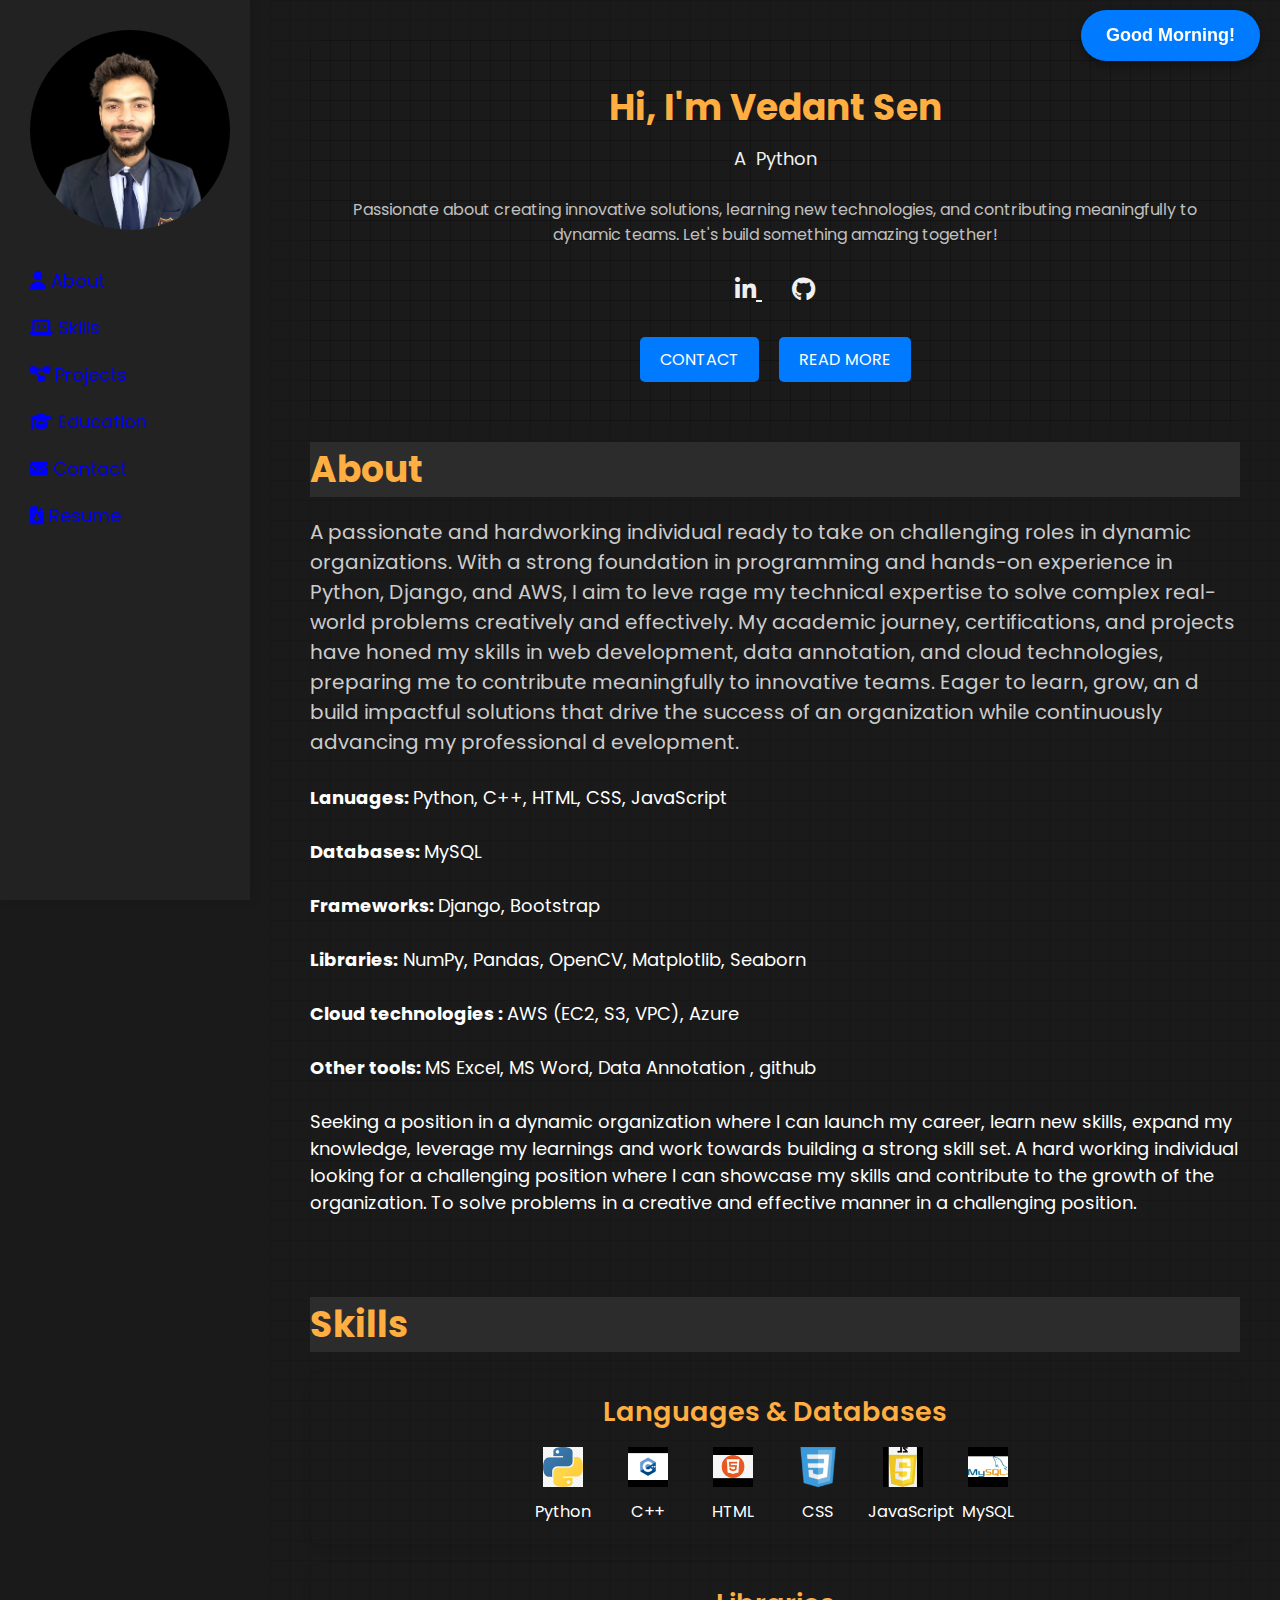
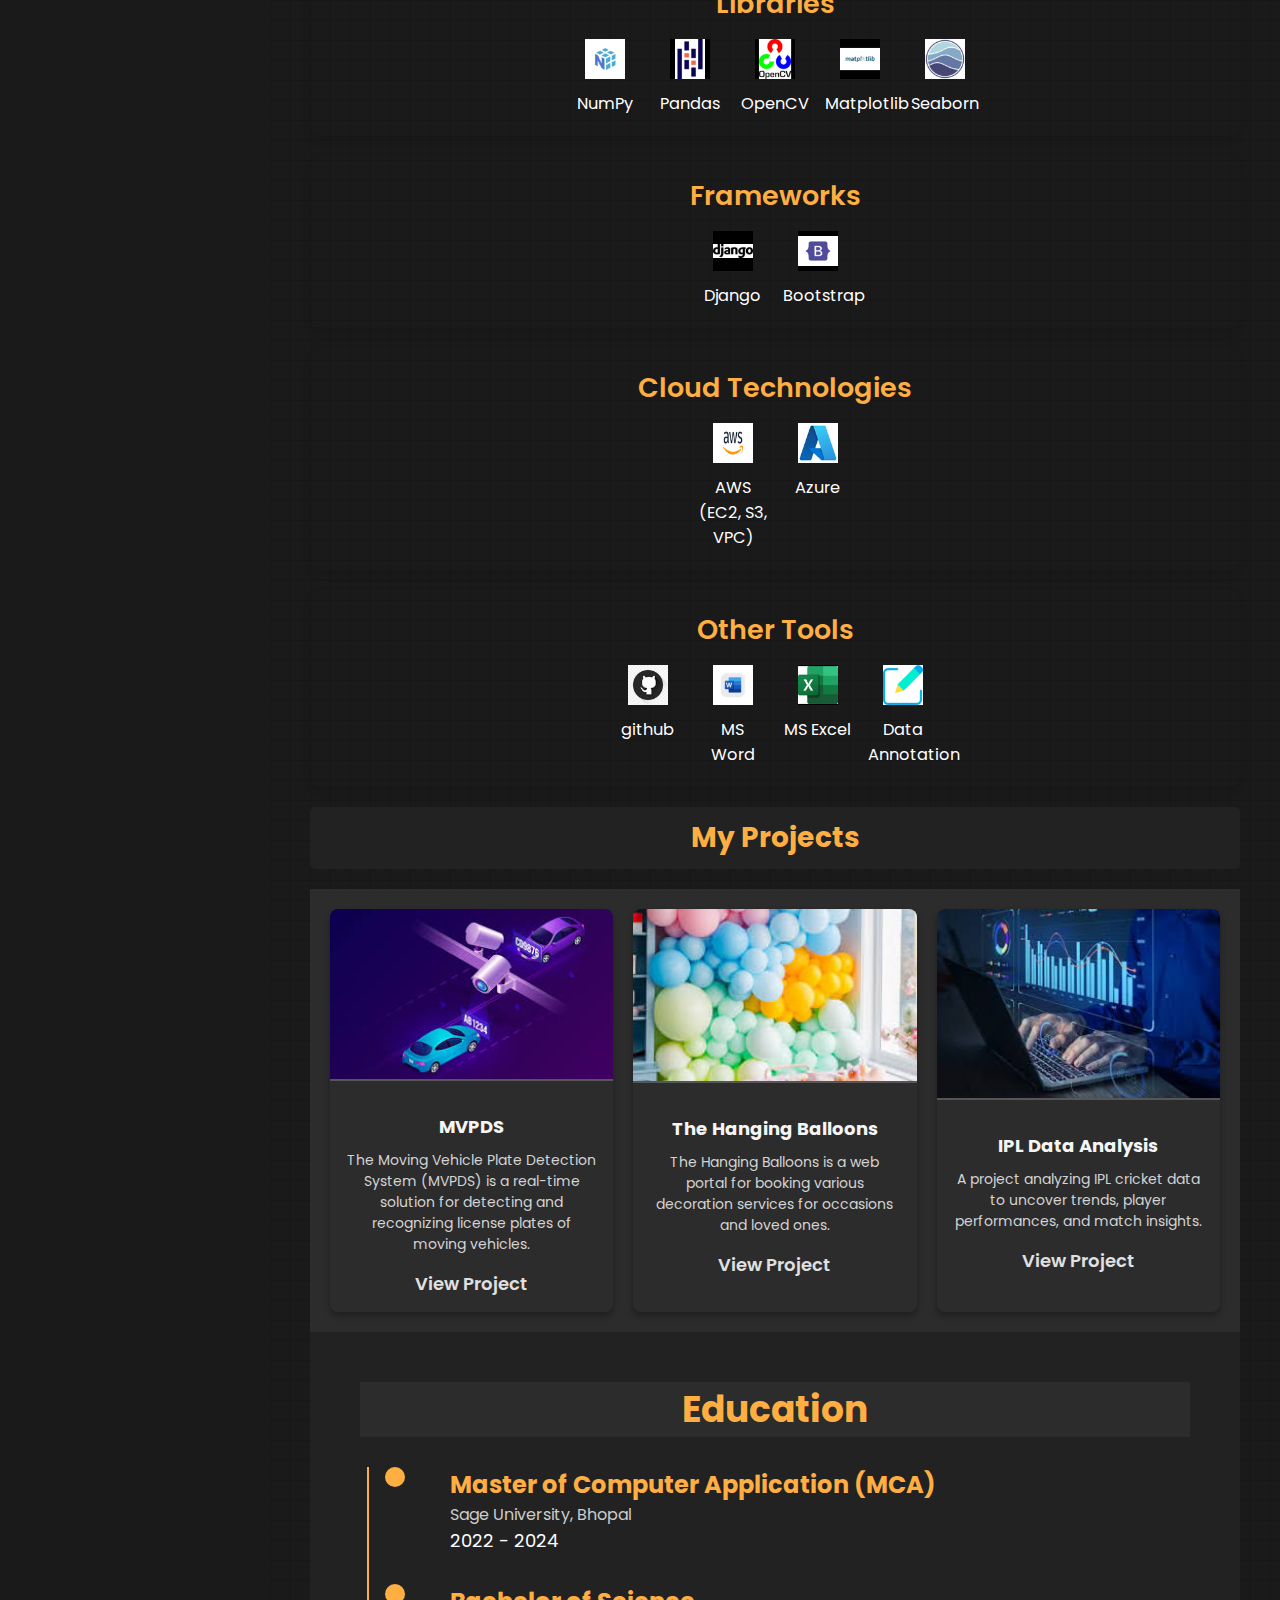
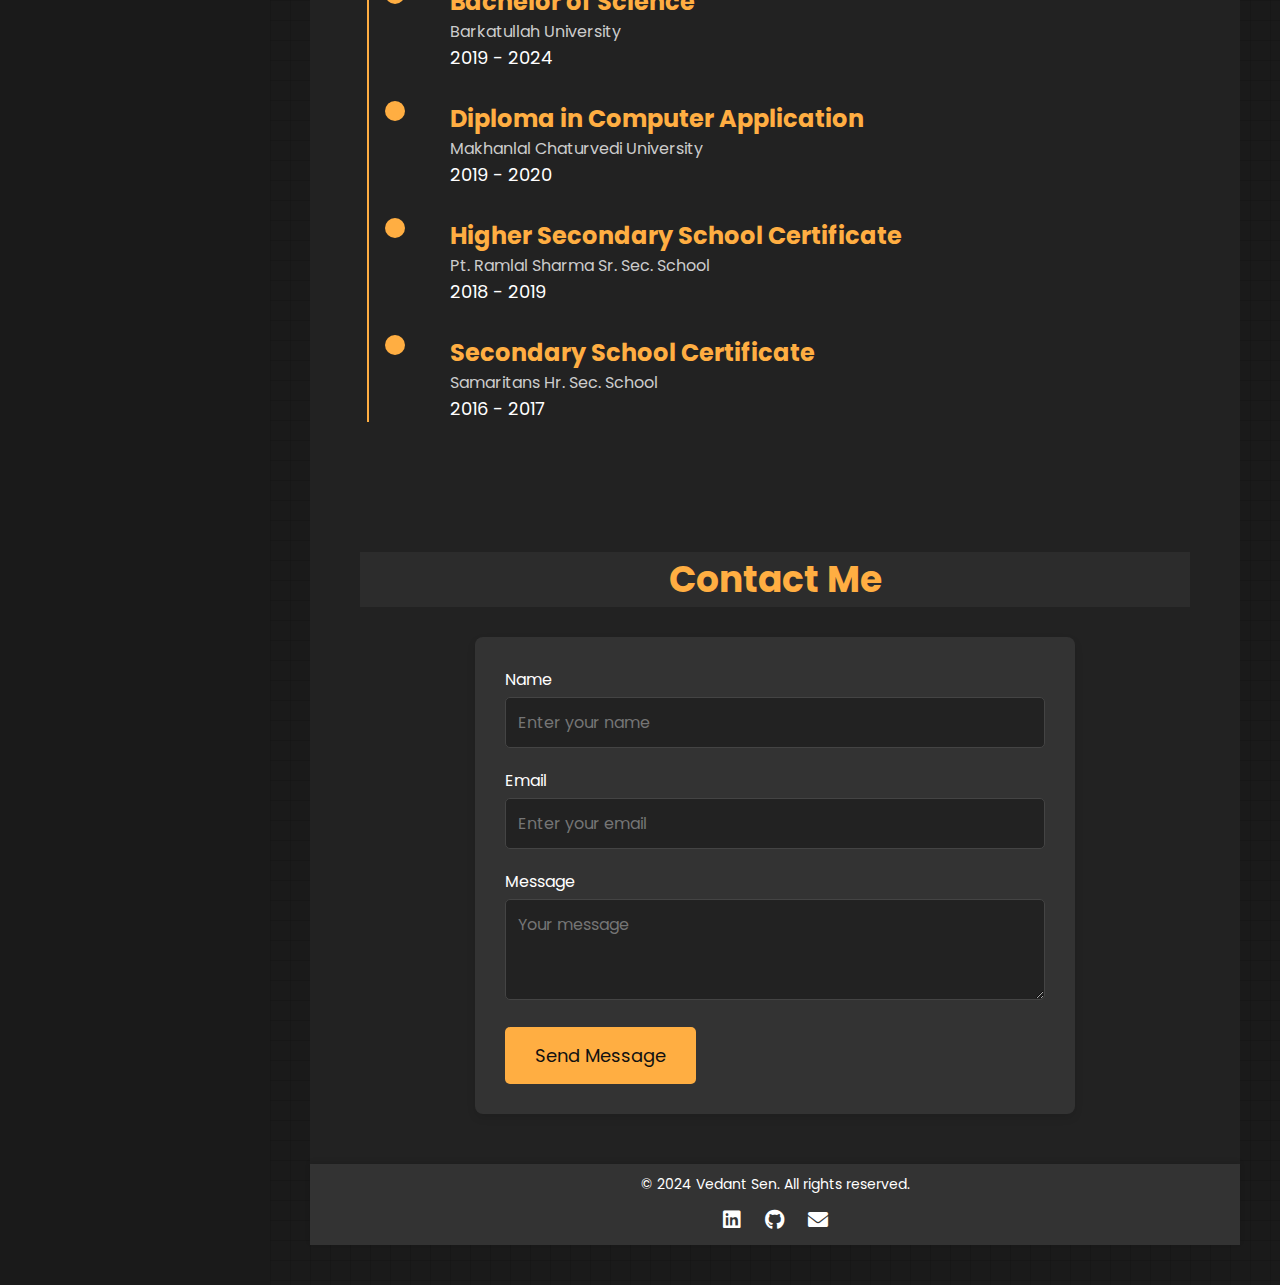
==== index.html @ 92cf7d0c "initial commit" ====
<!DOCTYPE html>
<html lang="en">
<head>
    <meta charset="UTF-8">
    <meta name="viewport" content="width=device-width, initial-scale=1.0">
    <title>Vedant Portfolio</title>
    <link rel="stylesheet" href="style.css">
    <link href="https://fonts.googleapis.com/css2?family=Poppins:wght@300;400;600&display=swap" rel="stylesheet">
    <!-- Font Awesome CDN for icons -->
    <link rel="stylesheet" href="https://cdnjs.cloudflare.com/ajax/libs/font-awesome/6.0.0-beta3/css/all.min.css">
    <link href="https://cdnjs.cloudflare.com/ajax/libs/font-awesome/5.15.4/css/all.min.css" rel="stylesheet">
    
        <!-- FontAwesome CDN for Icons -->
        <link href="https://cdnjs.cloudflare.com/ajax/libs/font-awesome/5.15.4/css/all.min.css" rel="stylesheet">
        <link href="https://cdnjs.cloudflare.com/ajax/libs/font-awesome/6.0.0/css/all.min.css" rel="stylesheet">
<link href="script.js" >
<link href="script.js">

</head>
<body>
    <div class="container-fluid">
        <div class="row">
            <!-- Sidebar -->
            <div class="col-md-3 sidebar" id="sidebar">
               
    
                <div class="profile text-center">
                    <a href="index.html">
                        <img src="images/dffff-removebg-preview (1).png" alt="Profile Picture" class="profile-img img-fluid rounded-circle">
                    </a>
                </div>
    
                <ul class="sidebar-list list-group">
                    <li class="list-group-item"><a href="#about"><i class="fas fa-user"></i> About</a></li>
                    <li class="list-group-item"><a href="#skills"><i class="fas fa-laptop-code"></i> Skills</a></li>
                    <li class="list-group-item"><a href="#projects"><i class="fas fa-project-diagram"></i> Projects</a></li>
                    <li class="list-group-item"><a href="#education"><i class="fas fa-graduation-cap"></i> Education</a></li>
                    <li class="list-group-item"><a href="#contact"><i class="fas fa-envelope"></i> Contact</a></li>
                    <li class="list-group-item">
                        <a href="resume.html" target="_blank"><i class="fas fa-file-download"></i> Resume</a>
                    </li>
                </ul>
            </div>
    
            <!-- Main Content (this could be the rest of your page content) -->
            <div class="col-md-9">
                <!-- Content goes here -->
            </div>
        </div>
    </div>
    

        <!-- Main Content -->
        <div class="main-content">
           <!-- Name Section -->
<!-- Name Section -->
<!-- Name Section -->
<section class="name-section">
    <h1>Hi, I'm Vedant Sen</h1>
    <div class="subtitle">
        <span>A</span>&nbsp;<span id="typing-animation"></span> <!-- Added &nbsp; for space -->
    </div>  
    <p class="description"><br>
        Passionate about creating innovative solutions, learning new technologies, and contributing meaningfully to dynamic teams. 
        Let's build something amazing together!
    </p>

    <!-- Social Links -->
    <div class="social-links">
        <a href="https://www.linkedin.com/in/vedant-sen-777852257/" target="_blank" class="social-icon">
            <i class="fab fa-linkedin-in"></i>
        </a>
        <a href="https://github.com/vedantsen905" target="_blank" class="social-icon">
            <i class="fab fa-github"></i>
        </a>
    </div>

    <div class="btn-container">
        <a href="#contact" id="contact-link"><button class="btn" id="contact-btn">Contact</button></a>
        <a a href="#about" id="read-more-link"><button class="btn" id="read-more-btn">Read More</button></a>
        
    </div>
</section>


            <!-- About Section -->
            <section id="about" class="main-section">
                <h2>About</h2>
                <p>A passionate and hardworking individual ready to take on challenging roles in dynamic organizations. 
                With a strong foundation in programming and hands-on experience in Python, Django, and AWS, I aim to leve
                rage my technical expertise to solve complex real-world problems creatively and effectively. My
                 academic journey, certifications, and projects have honed my skills in web development, data annotation, and cloud 
                 technologies, preparing me to contribute meaningfully to innovative teams. Eager to learn, grow, an
                 d build impactful solutions that drive the success of an organization while continuously advancing my professional d
                 evelopment.</p> <br>
                 <b>Lanuages: </b> Python, C++, HTML, CSS, JavaScript <br> <br>
                 <b>Databases: </b> MySQL <br><br>
                 <b>Frameworks: </b> Django, Bootstrap <br><br>
                 <b>Libraries:</b> NumPy, Pandas, OpenCV, Matplotlib, Seaborn <br><br>
                 <b>Cloud technologies : </b> AWS (EC2, S3, VPC), Azure<br><br>
                 <b>Other tools: </b> MS Excel, MS Word,  Data Annotation , github
                 <br>  <br>
                 Seeking a position in a dynamic organization where I can launch my career,
learn new skills, expand my knowledge, leverage my learnings and work
towards building a strong skill set. A hard working individual looking for a
challenging position where I can showcase my skills and contribute to the
growth of the organization. To solve problems in a creative and effective
manner in a challenging position.<br><br><br><br>

                
                </section>
                <section id="skills" class="main-section">
                    <h2>Skills</h2>
                
                    <!-- Languages & Databases -->
                    <div class="skill-card">
                        <h3>Languages & Databases</h3>
                        <div class="skills-list">
                            <div class="skill">
                                <img src="images/pythonn.jpeg" alt="Python">
                                <p>Python</p>
                            </div>
                            <div class="skill">
                                <img src="images/c++.png" alt="C++">
                                <p>C++</p>
                            </div>
                            <div class="skill">
                                <img src="images/html.jpeg" alt="HTML">
                                <p>HTML</p>
                            </div>
                            <div class="skill">
                                <img src="images/css3 (1).png" alt="CSS">
                                <p>CSS</p>
                            </div>
                            <div class="skill">
                                <img src="images/javascript.jpeg" alt="JavaScript">
                                <p>JavaScript</p>
                            </div>
                            <div class="skill">
                                <img src="images/mysql.png" alt="MySQL">
                                <p>MySQL</p>
                            </div>
                        </div>
                    </div>
                
                    <!-- Libraries -->
                    <div class="skill-card">
                        <h3>Libraries</h3>
                        <div class="skills-list">
                            <div class="skill">
                                <img src="images/numpy (1).png" alt="NumPy">
                                <p>NumPy</p>
                            </div>
                            <div class="skill">
                                <img src="images/pandas (1).png" alt="Pandas">
                                <p>Pandas</p>
                            </div>
                            <div class="skill">
                                <img src="images/opencv (1).png" alt="OpenCV">
                                <p>OpenCV</p>
                            </div>
                            <div class="skill">
                                <img src="images/matplotlib (1).png" alt="Matplotlib">
                                <p>Matplotlib</p>
                            </div>
                            <div class="skill">
                                <img src="images/seaborn (1).png" alt="Seaborn">
                                <p>Seaborn</p>
                            </div>
                        </div>
                    </div>
                
                    <!-- Frameworks -->
                    <div class="skill-card">
                        <h3>Frameworks</h3>
                        <div class="skills-list">
                            <div class="skill">
                                <img src="images/django.png" alt="Django">
                                <p>Django</p>
                            </div>
                            <div class="skill">
                                <img src="images/bb.png" alt="Bootstrap">
                                <p>Bootstrap</p>
                            </div>
                        </div>
                    </div>
                
                    <!-- Cloud Technologies -->
                    <div class="skill-card">
                        <h3>Cloud Technologies</h3>
                        <div class="skills-list">
                            <div class="skill">
                                <img src="images/aws_resized_64x64.png" alt="AWS">
                                <p>AWS (EC2, S3, VPC)</p>
                            </div>
                            <div class="skill">
                                <img src="images/azure.jpeg" alt="Azure">
                                <p>Azure</p>
                            </div>
                        </div>
                    </div>
                
                    <!-- Other Tools -->
                    <div class="skill-card">
                        <h3>Other Tools</h3>
                        <div class="skills-list">
                            <div class="skill">
                                <img src="images/githhub (1).jpeg" alt="GitHub">
                                <p>github</p>
                            </div>
                            <div class="skill">
                                <img src="images/msword.png" alt="MS Word">
                                <p>MS Word</p>
                            </div>
                            <div class="skill">
                                <img src="images/msexcel (1).jpeg" alt="MS Excel">
                                <p>MS Excel</p>
                            </div>
                            <div class="skill">
                                <img src="images/dataannotaion (1).png" alt="Data Annotation">
                                <p>Data Annotation</p>
                            </div>
                        </div>
                    </div>
                </section>
                
                
                
            <!-- Projects Section -->
            <section id="projects">

                <h2 class="section-title">My Projects</h2>
                <div class="projects-container">
                    <div class="project-card">
                        <img src="images/project 1.jpeg" alt="Project 1">
                        <div class="project-info">
                            <h3>MVPDS</h3>
                            <p>The Moving Vehicle Plate Detection System (MVPDS) is a real-time solution for detecting and recognizing license plates of moving vehicles.</p>
                            <a href="https://github.com/vedantsen905/Moving-Vehicle-Plate-Detection-System-using-YOLO-/blob/main/README.md" class="project-link">View Project</a>
                        </div>
                    </div>
                    
                    <div class="project-card">
                        <img src="images/download.jpeg" alt="Project 2">
                        <div class="project-info">
                            <h3>The Hanging Balloons</h3>
                            <p>The Hanging Balloons is a web portal for booking various decoration services for occasions and loved ones.</p>
                            <a href="https://github.com/vedantsen905/THE-HANGING-BALLOONS" class="project-link">View Project</a>
                        </div>
                    </div>
                    
                    <div class="project-card">
                        <img src="images/project 3.jpeg" alt="Project 3">
                        <div class="project-info">
                            <h3>IPL Data Analysis</h3>
                            <p>A project analyzing IPL cricket data to uncover trends, player performances, and match insights.</p>
                            <a href="#" class="project-link">View Project</a>
                        </div>
                    </div>
                </div>
            </section>
            

            <!-- Education Section -->
            <section id="education">
                <h2>Education</h2>
                <div class="timeline">
                    <div class="timeline-item">
                        <div class="timeline-icon"></div>
                        <div class="timeline-content">
                            <h3>Master of Computer Application (MCA)</h3>
                            <p>Sage University, Bhopal</p>
                            <span>2022 - 2024</span>
                        </div>
                    </div>
                    <div class="timeline-item">
                        <div class="timeline-icon"></div>
                        <div class="timeline-content">
                            <h3>Bachelor of Science</h3>
                            <p>Barkatullah University</p>
                            <span>2019 - 2024</span>
                        </div>
                    </div>
                    <div class="timeline-item">
                        <div class="timeline-icon"></div>
                        <div class="timeline-content">
                            <h3>Diploma in Computer Application</h3>
                            <p>Makhanlal Chaturvedi University</p>
                            <span>2019 - 2020</span>
                        </div>
                    </div>
                    <div class="timeline-item">
                        <div class="timeline-icon"></div>
                        <div class="        timeline-content">
                            <h3>Higher Secondary School Certificate</h3>
                            <p>Pt. Ramlal Sharma Sr. Sec. School</p>
                            <span>2018 - 2019</span>
                        </div>
                    </div>
                    <div class="timeline-item">
                        <div class="timeline-icon"></div>
                        <div class="timeline-content">
                            <h3>Secondary School Certificate</h3>
                            <p>Samaritans Hr. Sec. School</p>
                            <span>2016 - 2017</span>
                        </div>
                    </div>
                </div>
            </section>
            
            <!-- Contact Section -->
            <section id="contact">
                <h2>Contact Me</h2>
                <form id = "contact-form" action="https://formspree.io/f/xvgoqgnw" method="post">
                    <div class="form-group">
                        <label for="name">Name</label>
                        <input type="text" id="name" name="name" placeholder="Enter your name" required>
                    </div>
                    <div class="form-group">
                        <label for="email">Email</label>
                        <input type="email" id="email" name="email" placeholder="Enter your email" required>
                    </div>
                    <div class="form-group">
                        <label for="message">Message</label>
                        <textarea id="message" name="message" placeholder="Your message" rows="3" required></textarea>
                    </div>
                    <button type="submit" class="submit-btn">Send Message</button>
                </form>
                <!-- Success and Error message divs -->
<div id="success-message" style="display:none;">
    <h3>Thank you for contacting me! I will get back to you soon.</h3>
</div>



<!-- Include Formspree's script -->
<script>
    document.addEventListener("DOMContentLoaded", function () {
    const sidebar = document.getElementById("sidebar");
    const sidebarToggle = document.getElementById("sidebarToggle");

    if (sidebarToggle) {
        sidebarToggle.addEventListener("click", function () {
            sidebar.classList.toggle("active");
        });
    } else {
        console.error("Sidebar toggle button not found!");
    }
});

  // Form submission handler
  const form = document.getElementById("contact-form");
  form.addEventListener("submit", function(event) {
    event.preventDefault(); // Prevent the default form submission

    const formData = new FormData(form);

    fetch(form.action, {
      method: "POST",
      body: formData,
    })
    .then(response => {
      if (response.ok) {
        // Show success message
        document.getElementById("success-message").style.display = "block";
        form.style.display = "none"; // Hide the form after submission
      } else {
        // Show error message if something goes wrong
        document.getElementById("error-message").style.display = "block";
      }
    })
    .catch(error => {
      // Show error message in case of network failure
      document.getElementById("error-message").style.display = "block";
    });
  });
</script>
            </section>
            
                <!-- Thank You Message -->
                <div id="thank-you-message" style="display: none;">
                    <h3>Thank you for contacting me! I will get back to you soon.</h3>
                </div>
            </section>
            
  <!-- Footer Section -->
  <footer class="footer">
    <p>&copy; 2024 Vedant Sen. All rights reserved.</p>
    <ul class="social-icons">
        <li><a href="https://www.linkedin.com/in/vedant-sen-777852257/" target="_blank"><i class="fab fa-linkedin"></i></a></li>
        <li><a href="https://github.com/vedantsen905" target="_blank"><i class="fab fa-github"></i></a></li>
        <li><a href="mailto:vedantsen905@gmail.com"><i class="fas fa-envelope"></i></a></li>
    </ul>
</footer>
        </div>            
    </div>

<script>
   document.addEventListener("DOMContentLoaded", function () {
    const sidebar = document.getElementById("sidebar");
    const sidebarToggle = document.getElementById("sidebarToggle");

    // Toggle sidebar on button click
    sidebarToggle.addEventListener("click", function () {
        sidebar.classList.toggle("active");
    });

    // Close sidebar when clicking outside (optional)
    window.addEventListener("click", function (e) {
        if (!sidebar.contains(e.target) && !sidebarToggle.contains(e.target)) {
            sidebar.classList.remove("active");
        }
    });
});

    function validateForm() {
      var name = document.getElementById("name").value;
      var email = document.getElementById("email").value;
      var message = document.getElementById("message").value;
      
      if (name === "" || email === "" || message === "") {
        alert("Please fill out all fields.");
        return false;
      }
      alert("Form submitted successfully!");
      return true;
    }
  </script>
   <script src="script.js"></script>

</body>
</html>
---- style.css ----
/* General Styles */
* {
  margin: 0;
  padding: 0;
  box-sizing: border-box;
  font-family: 'Poppins', sans-serif;
}
/* Sticky header styles */
header {
  background-color: #333;
  padding: 10px 0;
  color: white;
  transition: background-color 0.3s;
}

header.sticky {
  position: fixed;
  top: 0;
  left: 0;
  width: 100%;
  background-color: #222;
}


body {
  display: flex;
  min-height: 100vh;
  background-color: #1a1a1a;
  font-size: 18px;
  color: #fff;
  
}

.container {
  display: flex;
  width: 100%;
  flex-wrap: wrap; /* Allow items to wrap in smaller screens */
}

/* Sidebar Styles */
.sidebar {
  position: fixed;
  top: 0;
  left: 0;
  width: 250px;
  background: #222;
  color: green;
  padding: 30px;
  height: 100vh;
  box-shadow: 2px 0 10px rgba(0, 0, 0, 0.1);
  transition: width 0.3s ease;
  z-index: 1000;
}

.sidebar .profile {
  text-align: center;
  margin-bottom: 30px;
}

.sidebar .profile img {
  width: 200px;
  height: 200px;
  border-radius: 50%;
  object-fit: cover;
  margin-bottom: 0px;
}

.sidebar-list {
  list-style: none;
}

.sidebar-list li {
  margin: 20px 0;
  font-size: 18px;
}

.sidebar-list li a {
  text-decoration: none;
  color: blue;
}

.sidebar-list li a:hover {
  color: #ffae42;
}

/* Sidebar Menu Toggle (Hamburger) */
.hamburger {
  font-size: 30px;
  color: #fff;
  position: fixed;
  top: 20px;
  left: 20px;
  display: none;
  cursor: pointer;
}

.main-content {
  margin-left: 270px;
  padding: 40px;
  width: calc(100% - 270px);
  background-image: 
  linear-gradient(to right, rgba(0, 0, 0, 0.1) 1px, transparent 1px),
  linear-gradient(to bottom, rgba(0, 0, 0, 0.1) 1px, transparent 1px);
  background-size: 20px 20px; /* Size of the grid squares */
}




@media (max-width: 1024px) {
  .container {
    flex-direction: column;
  }

  .sidebar {
    width: 100%;
    height: auto;
    position: relative;
    padding: 20px;
    display: none; /* Sidebar hidden by default on mobile */
  }

  .main-content {
    margin-left: 0;
    width: 100%;
    padding: 20px;
  }

  /* Show the hamburger icon on mobile */
  .hamburger {
    display: block;
  }
}

@media (max-width: 768px) {
  .sidebar-list li {
    font-size: 16px;
  }
}

/* Name Section */
.name-section {
  text-align: center;
  padding: 40px 20px;
   background-image: 
                linear-gradient(to right, rgba(0, 0, 0, 0.1) 1px, transparent 1px),
                linear-gradient(to bottom, rgba(0, 0, 0, 0.1) 1px, transparent 1px);
            background-size: 20px 20px; /* Size of the grid squares */
  color: #f0f0f0;
  border-radius: 10px;
  margin-bottom: 20px;
}

.typing-animation {
  font-size: 2234%;
  font-weight: bold;
  color: #fff;
  white-space: nowrap;
  border-right: 2px solid #fff; /* Cursor effect */
  overflow: hidden;
  width: fit-content;
  margin: 0 auto; /* Center-align subtitle */
}

.name-section h1 {
  font-size: 36px;
  margin-bottom: 10px;
  color: #ffae42; /* Highlighted text */
}

.name-section .description {
  text-align: fixed;
  font-size: 16px;
  font-weight: 400;
  color: #c0c0c0;
  margin-bottom: 25px;
}

.social-links {
  margin: 20px 0;
}

.social-icon {
  font-size: 24px;
  color: #f0f0f0;
  margin: 0 15px;
  transition: color 0.3s;
}

.social-icon:hover {
  color: #ffae42; /* Match with the name section color */
}

.name-section .contact-btn {
  display: inline-block;
  background-color: blue;
  color: #fff;
  padding: 10px 20px;
  border-radius: 5px;
  text-decoration: none;
  font-size: 16px;
  font-weight: 500;
  transition: background-color 0.3s;
}

.name-section .contact-btn:hover {
  background-color: #e5972e;
}

/* Button Styling */
.btn-container {
  display: flex;
  justify-content: center;
  gap: 20px;
  margin-top: 30px;
}

.btn {
  padding: 10px 20px;
  background-color: #007BFF;
  color: #fff;
  border: none;
  border-radius: 5px;
  cursor: pointer;
  font-size: 1rem;
  text-transform: uppercase;
  transition: background-color 0.3s ease;
}

.btn:hover {
  background-color: #0056b3;
}

/* About, Skills, Projects, Education Sections */
.main-section h2 {
  font-size: 36px;
  margin-bottom: 20px;
  color: #ffae42;
  background-color: #2c2c2c;
}

.main-section p {
  font-size: 20px;
  color: #ccc;
}
.skill-card {
    background: var(--card-bg-color);
    border-radius: 10px;
    padding: 20px;
    margin-bottom: 20px;
    box-shadow: 0 4px 8px rgba(0, 0, 0, 0.1);
    transition: transform 0.3s ease, box-shadow 0.3s ease;
}

.skill-card:hover {
    transform: translateY(-5px);
    box-shadow: 0 6px 12px rgba(0, 0, 0, 0.2);
}

.skill-card h3 {
    font-size: 1.5em;
    margin-bottom: 15px;
    color: #ffae42;
    text-align: center;
    font-weight: 600;
}
.skill i, .skill img {
  width: 40px;
  height: 40px;
  margin-bottom: 5px;
  color: var(--icon-color); /* For icons */
  object-fit: contain; /* Ensures images fit nicely without distortion */
}


.skills-list {
    display: flex;
    flex-wrap: wrap;
    gap: 15px;
    justify-content: center;
}

.skill {
    text-align: center;
    width: 70px;
    transition: transform 0.3s ease;
}

.skill:hover {
    transform: scale(1.1);
}

.skill i, .skill img {
    font-size: 2em;
    width: 40px;
    height: 40px;
    margin-bottom: 5px;
    color: var(--icon-color);
    object-fit: contain;
}

.skill p {
    font-size: 0.9em;
    color: var(--text-secondary-color);
}

/* Projects Section */
.section-title {
  text-align: center;
  background-color: #222;
  color: #ffae42;
  padding: 10px;
  font-size: 28px;
  margin-bottom: 20px;
  border-radius: 5px;

}
.projects-container {
  color: #ffae42;
  display: flex;
  flex-wrap: wrap;
  gap: 20px;
  justify-content: center;
  padding: 20px;
  background-color: #2c2c2c;
}



.project-card {
  flex: 1 1 calc(33.333% - 40px);
  max-width: 300px;
  background: #2c2c2c;
  border: none;
  border-radius: 8px;
  overflow: hidden;
  box-shadow: 0 4px 6px rgba(0, 0, 0, 0.3);
  transition: transform 0.3s, box-shadow 0.3s;
}

.project-card:hover {
  transform: translateY(-5px);
  box-shadow: 0 6px 12px rgba(0, 0, 0, 0.5);
}

.project-card img {
  width: 100%;
  height: auto;
  border-bottom: 2px solid rgba(255, 255, 255, 0.2);
}

.project-info {
  padding: 15px;
  text-align: center;
  color: #f0f0f0;
}

.project-info h3 {
  font-size: 18px;
  margin: 10px 0;
  color: #f5f5f5;
}

.project-info p {
  font-size: 14px;
  color: #d3d3d3;
  margin-bottom: 15px;
}

.project-link {
  text-decoration: none;
  color: #e0e0e0;
  font-weight: 600;
}

.project-link:hover {
  text-decoration: underline;
  color: #ffffff;
}

/* Media Query for Smaller Screens */
@media (max-width: 1024px) {
  .projects-container {
    flex-direction: column;
  }

  .project-card {
    flex: 1 1 100%;
    max-width: 100%;
  }
}

@media (max-width: 768px) {
  .projects-container {
    gap: 10px;
  }
}

/* Education Section */
#education {
  padding: 50px;
  background-color: #222;
  color: #fff;
}

#education h2 {
  font-size: 36px;
  margin-bottom: 30px;
  text-align: center;
  color: #ffae42;
  background-color: #2c2c2c;
}

.timeline {
  position: relative;
  padding-left: 50px;
  margin: 0 auto;
}

.timeline-item {
  position: relative;
  margin-bottom: 30px;
}

.timeline-icon {
  position: absolute;
  left: -25px;
  top: 0;
  width: 20px;
  height: 20px;
  background-color: #ffae42;
  border-radius: 50%;
}

.timeline-content {
  padding-left: 40px;
}

.timeline-content h3 {
  font-size: 24px;
  color: #ffae42;
}

.timeline-content p {
  font-size: 16px;
  color: #ccc;
}

.timeline-content .date {
  font-size: 14px;
  color: #888;
}



/* Connect lines */
.timeline::before {
  content: '';
  position: absolute;
  top: 0;
  left: 7px;
  height: 100%;
  width: 2px;
  background-color: #ffae42;
}

/* Contact Section */
#contact {
  padding: 50px;
  background-color: #222;
  color: #fff;
}

#contact h2 {
  font-size: 36px;
  margin-bottom: 30px;
  text-align: center;
  color: #ffae42;
  background-color: #2c2c2c;
}

/* Form Styling */
form {
  max-width: 600px;
  margin: 0 auto;
  background-color: #333;
  padding: 30px;
  border-radius: 8px;
  box-shadow: 0 4px 8px rgba(0, 0, 0, 0.1);
}

.form-group {
  margin-bottom: 20px;
}

.form-group label {
  display: block;
  font-size: 16px;
  margin-bottom: 5px;
  color: #fff;
}

.form-group input, .form-group textarea {
  width: 100%;
  padding: 12px;
  border: 1px solid #444;
  border-radius: 5px;
  background-color: #222;
  color: #fff;
  font-size: 16px;
  transition: border-color 0.3s;
}

.form-group input:focus, .form-group textarea:focus {
  outline: none;
  border-color: #ffae42;
}

.form-group textarea {
  resize: vertical;
}

/* Button */
.submit-btn {
  display: inline-block;
  background-color: #ffae42;
  color: #111;
  padding: 15px 30px;
  font-size: 18px;
  border: none;
  border-radius: 5px;
  cursor: pointer;
  transition: background-color 0.3s;
}

.submit-btn:hover {
  background-color: #ffae42;
}

.submit-btn:active {
  background-color: #ffae42;
}

/* Thank You Message */
#thank-you-message {
    background-color: #d4edda;
    padding: 20px;
    border-radius: 8px;
    color: #155724;
    font-size: 18px;
    font-weight: bold;
    margin-top: 20px;
}

/* Footer Styles */
.footer {
  position: relative;
  bottom: 0;
  left: 0;
  width: 100%;
  background-color: #333;
  color: white;
  text-align: center;
  padding: 10px 0;
  font-size: 14px;
  box-shadow: 0 -2px 5px rgba(0, 0, 0, 0.1);
}

.footer p {
  margin: 0;
}

.footer .social-icons {
  list-style: none;
  padding: 0;
  margin: 10px 0 0;
}

.footer .social-icons li {
  display: inline;
  margin: 0 10px;
}

.footer .social-icons a {
  color: white;
  text-decoration: none;
  font-size: 20px;
}

.footer .social-icons a:hover {
  color: #ffae42;
}

/* Media Queries */
@media (max-width: 1024px) {
  .container {
      flex-direction: column;
  }

  .sidebar {
      width: 100%;
      height: auto;
      position: relative;
      padding: 20px;
  }

  .main-content {
      margin-left: 0;
      width: 100%;
      padding: 20px;
  }

  .projects-container {
      flex-direction: column;
  }

  .project-card {
      flex: 1 1 100%;
      max-width: 100%;
  }
}

@media (max-width: 768px) {
  .main-section h1 {
      font-size: 30px;
  }

  .main-section p {
      font-size: 16px;
  }

  .skills-list {
      flex-direction: column;
  }

  .skill {
      width: 100%;
      margin-bottom: 20px;
  }

  .projects-container {
      gap: 10px;
  }
}

@media (max-width: 480px) {
  .name-section {
      padding: 30px;
  }

  .name-section h1 {
      font-size: 24px;
  }

  .name-section .description {
      font-size: 14px;
  }

  .social-icon {
      font-size: 20px;
  }
}

#lightbox {
  position: fixed;
  top: 0;
  left: 0;
  width: 100%;
  height: 100%;
  background: rgba(0, 0, 0, 0.8);
  display: none;
  justify-content: center;
  align-items: center;
}

#lightbox.active {
  display: flex;
}

#lightbox img {
  max-width: 90%;
  max-height: 90%;
}
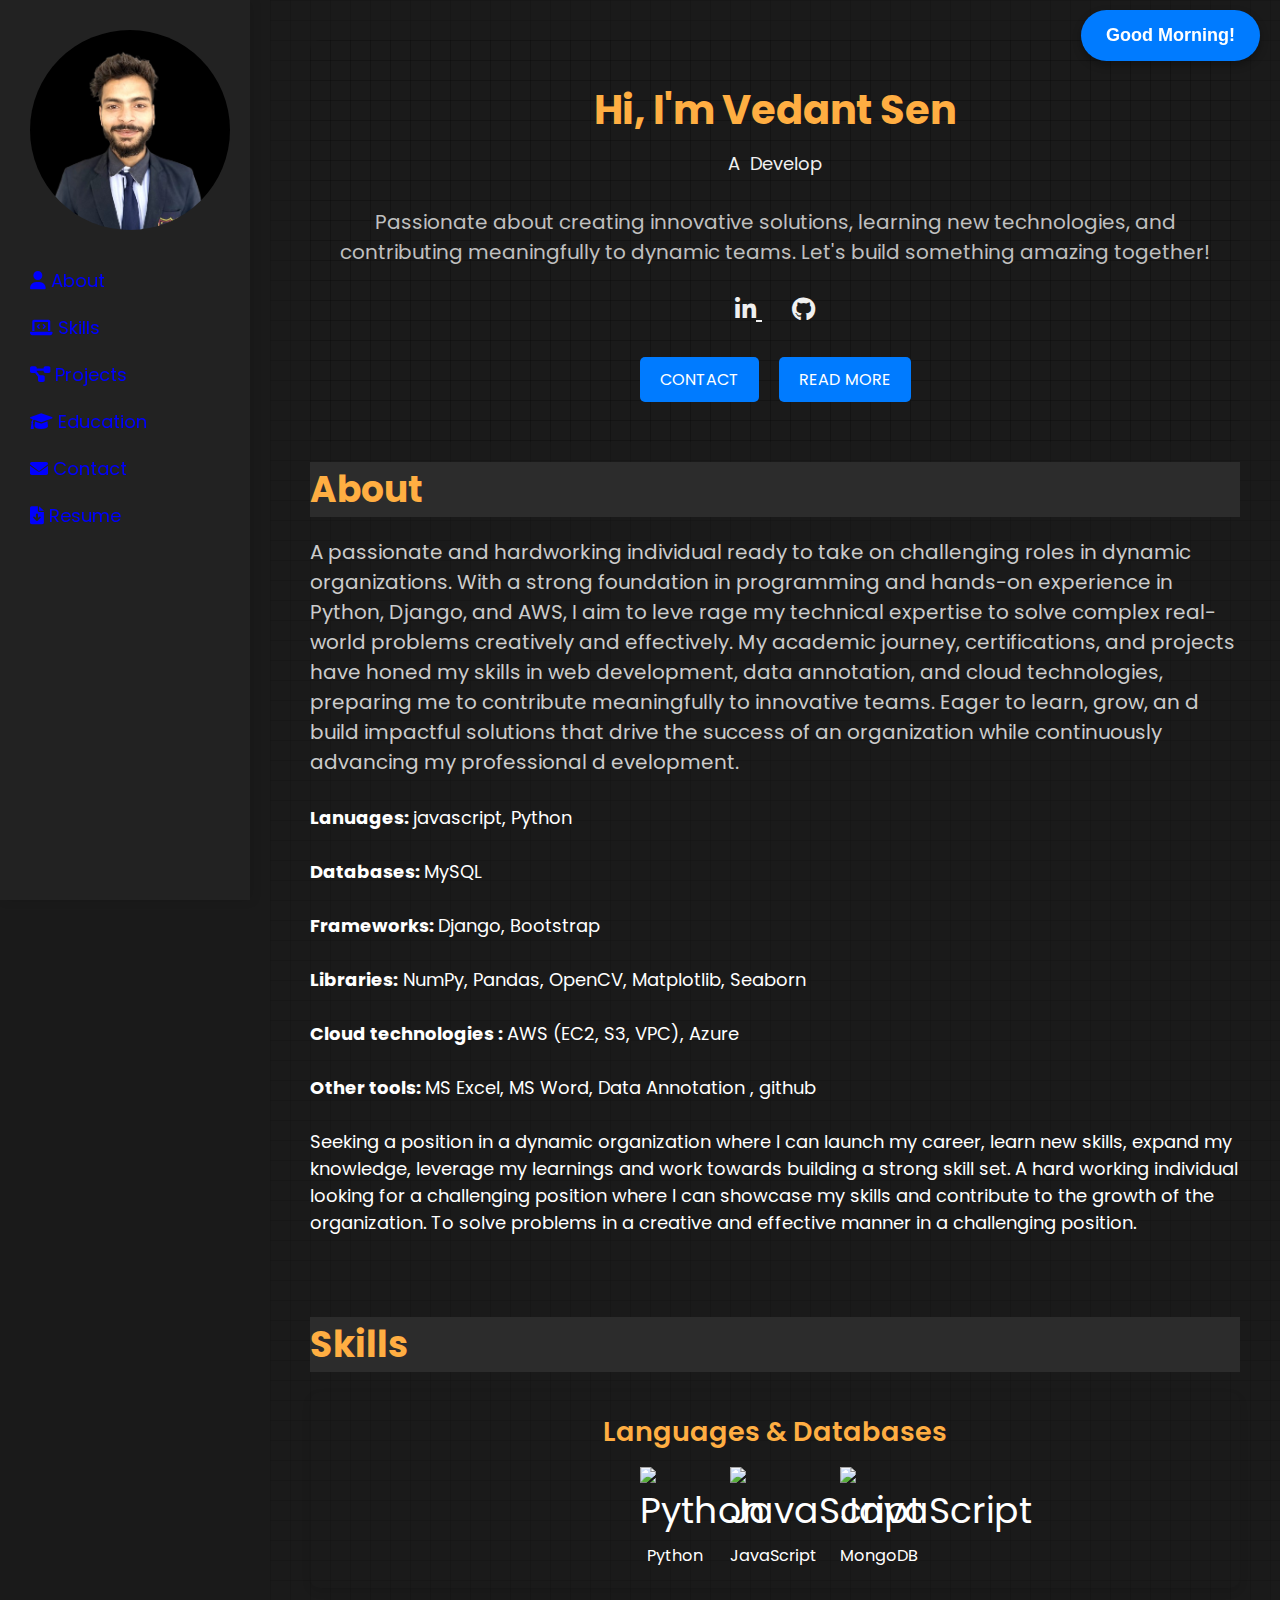
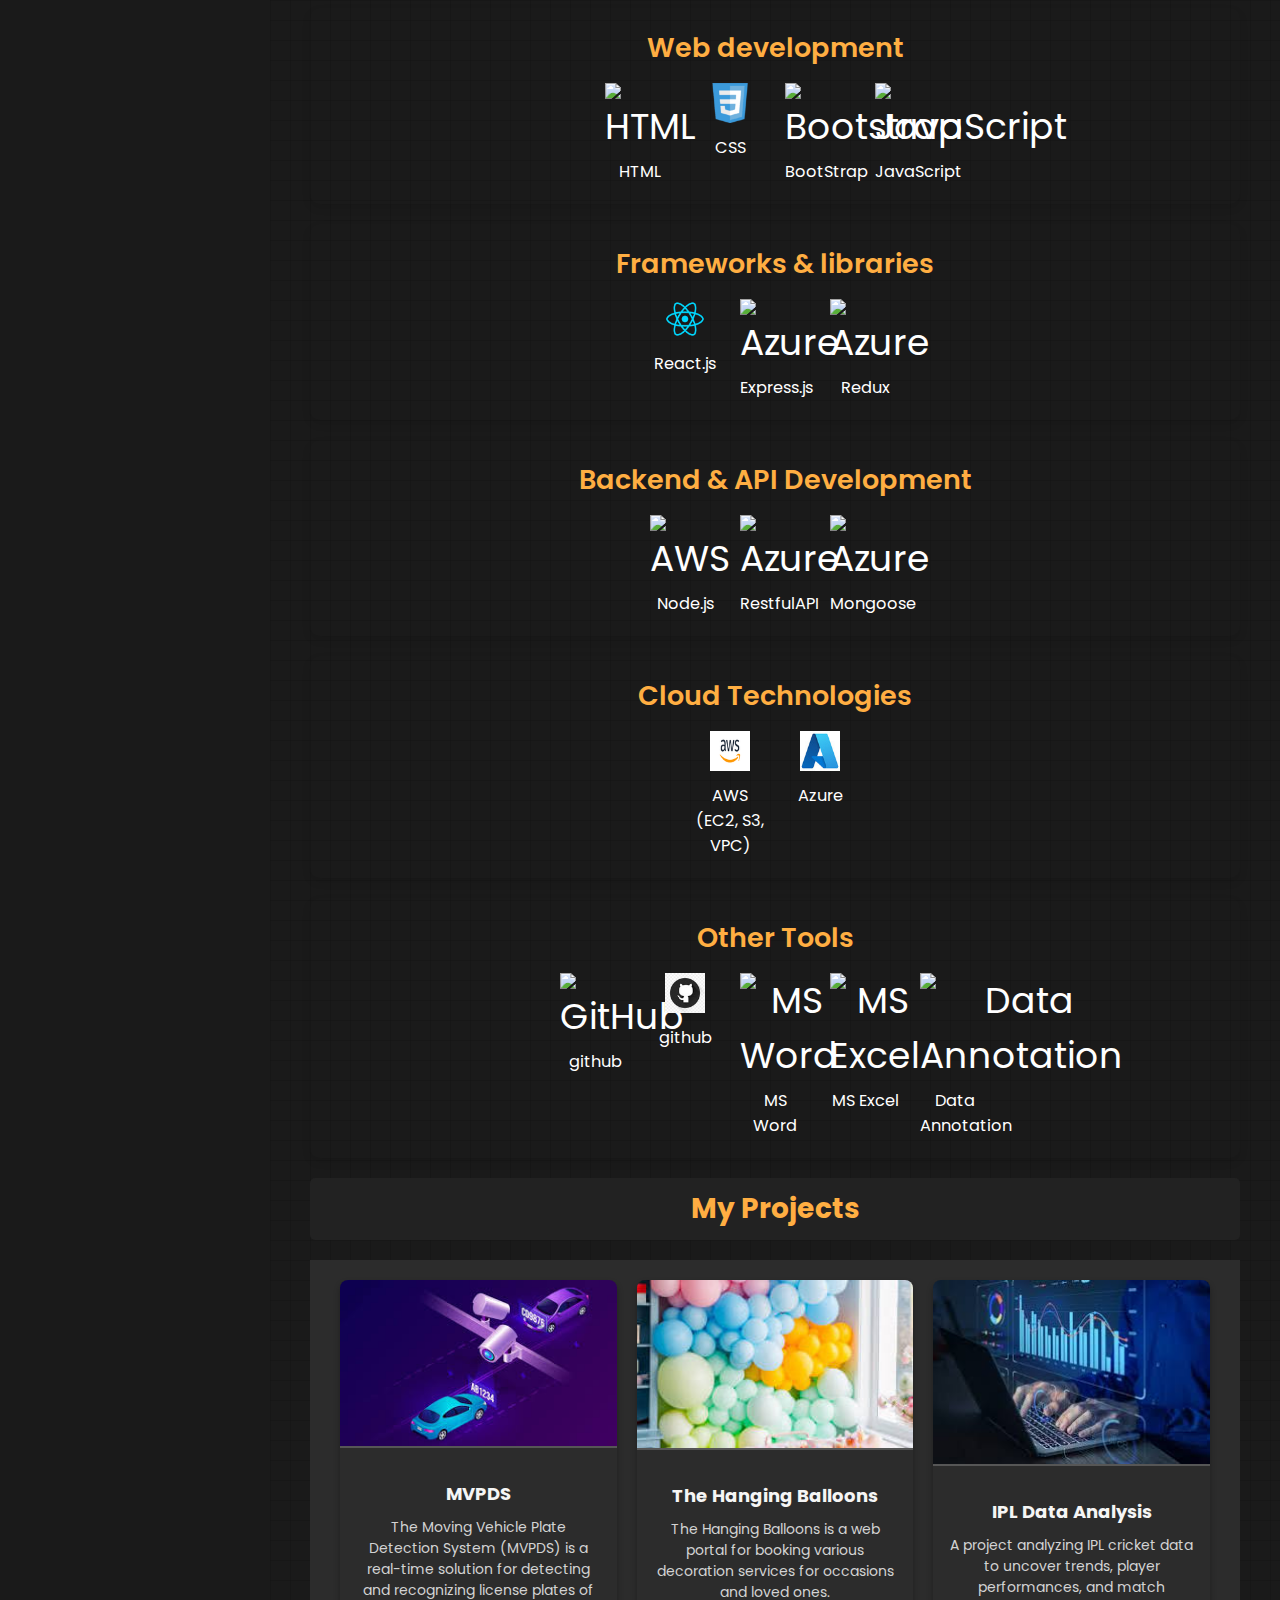
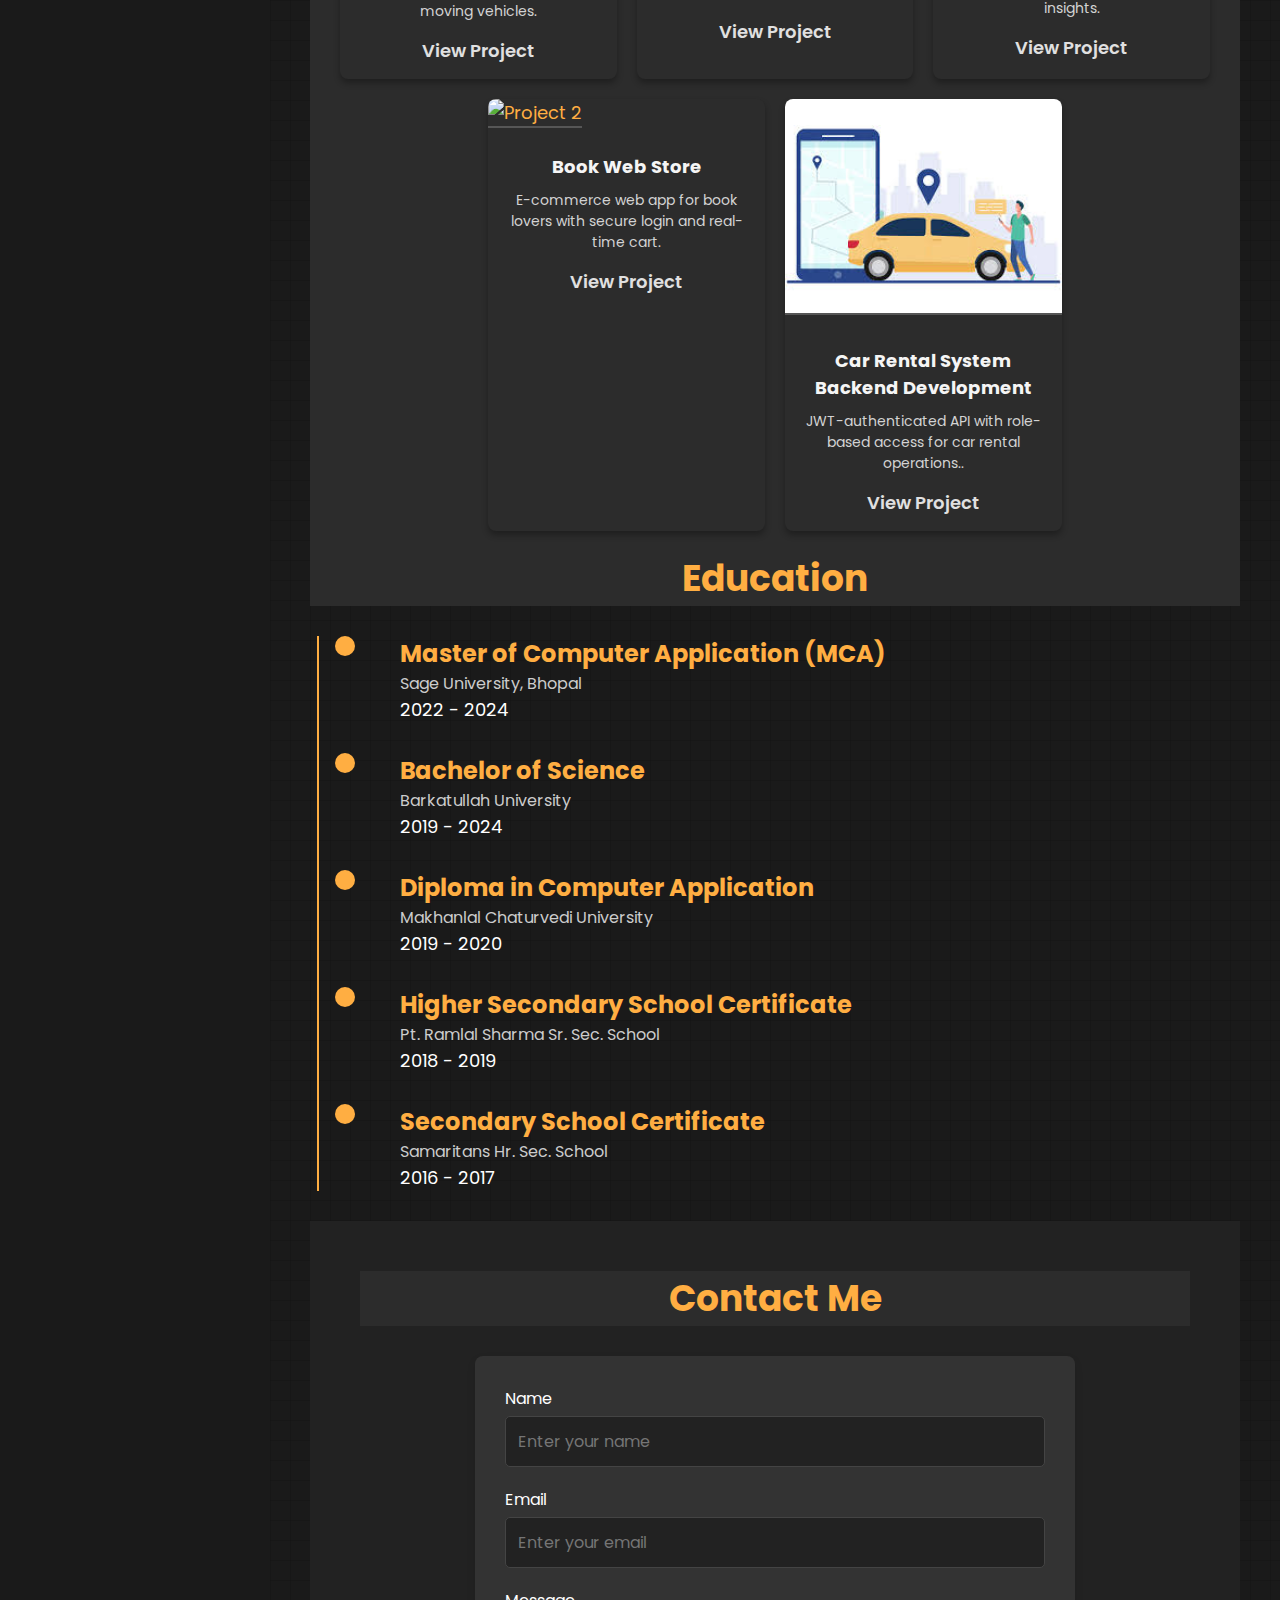
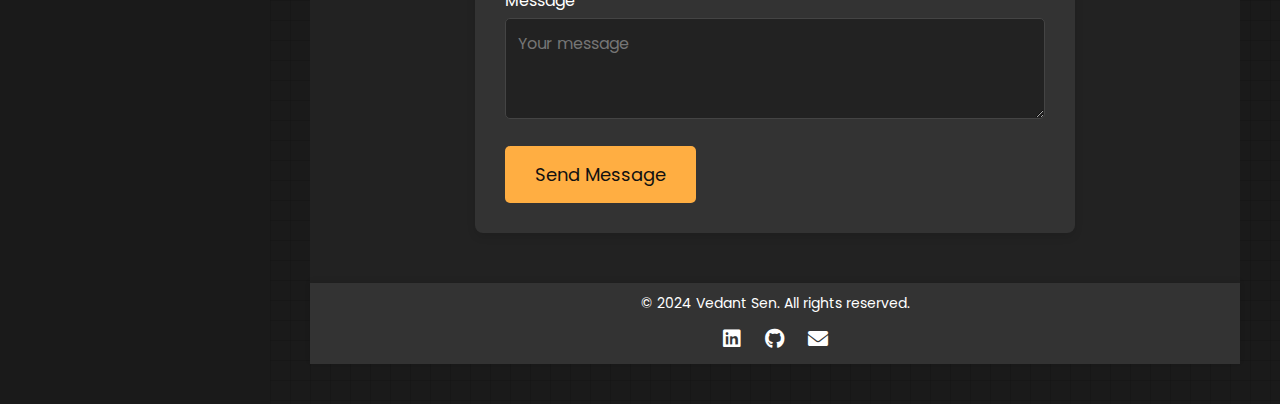
==== commit cbf908b2: "Add initial project files including HTML, CSS, JS, and images; implement typing animation, greeting " ====
--- a/index.html
+++ b/index.html
@@ -24,7 +24,7 @@
             <div class="col-md-3 sidebar" id="sidebar">
                
     
-                <div class="profile text-center">
+               <div class="profile text-center">
                     <a href="index.html">
                         <img src="images/dffff-removebg-preview (1).png" alt="Profile Picture" class="profile-img img-fluid rounded-circle">
                     </a>
@@ -93,7 +93,7 @@
                  technologies, preparing me to contribute meaningfully to innovative teams. Eager to learn, grow, an
                  d build impactful solutions that drive the success of an organization while continuously advancing my professional d
                  evelopment.</p> <br>
-                 <b>Lanuages: </b> Python, C++, HTML, CSS, JavaScript <br> <br>
+                 <b>Lanuages: </b>javascript, Python <br> <br>
                  <b>Databases: </b> MySQL <br><br>
                  <b>Frameworks: </b> Django, Bootstrap <br><br>
                  <b>Libraries:</b> NumPy, Pandas, OpenCV, Matplotlib, Seaborn <br><br>
@@ -117,71 +117,90 @@
                         <h3>Languages & Databases</h3>
                         <div class="skills-list">
                             <div class="skill">
-                                <img src="images/pythonn.jpeg" alt="Python">
+                                <img src="https://cdn4.iconfinder.com/data/icons/logos-and-brands/512/267_Python_logo-512.png" alt="Python">
                                 <p>Python</p>
                             </div>
-                            <div class="skill">
-                                <img src="images/c++.png" alt="C++">
-                                <p>C++</p>
-                            </div>
-                            <div class="skill">
-                                <img src="images/html.jpeg" alt="HTML">
+                            
+                            <div class="skill">
+                                <img src="https://cdn2.iconfinder.com/data/icons/designer-skills/128/code-programming-javascript-software-develop-command-language-512.png" alt="JavaScript">
+                                <p>JavaScript</p>
+                            </div>
+                            <br>
+
+                            <div class="skill">
+                                <img src="https://cdn.worldvectorlogo.com/logos/mongodb-icon-2.svg" alt="JavaScript">
+                                <p>MongoDB</p>
+                            </div>
+                           
+                        </div>
+                    </div>
+                
+                    <!-- Libraries -->
+                    <div class="skill-card">
+                        <h3>Web development</h3>
+                        <div class="skills-list">
+                            <div class="skill">
+                                <img src="https://cdn1.iconfinder.com/data/icons/logotypes/32/badge-html-5-512.png" alt="HTML">
                                 <p>HTML</p>
                             </div>
+
                             <div class="skill">
                                 <img src="images/css3 (1).png" alt="CSS">
                                 <p>CSS</p>
                             </div>
-                            <div class="skill">
-                                <img src="images/javascript.jpeg" alt="JavaScript">
+
+                            <div class="skill">
+                                <img src="https://img.freepik.com/premium-vector/bootstrap-icon-b-letter-logo_781017-7.jpg" alt="Bootstrap">
+                                <p>BootStrap</p>
+                            </div>
+
+                            <div class="skill">
+                                <img src="https://cdn2.iconfinder.com/data/icons/designer-skills/128/code-programming-javascript-software-develop-command-language-512.png" alt="JavaScript">
                                 <p>JavaScript</p>
                             </div>
-                            <div class="skill">
-                                <img src="images/mysql.png" alt="MySQL">
-                                <p>MySQL</p>
-                            </div>
-                        </div>
-                    </div>
-                
-                    <!-- Libraries -->
-                    <div class="skill-card">
-                        <h3>Libraries</h3>
-                        <div class="skills-list">
-                            <div class="skill">
-                                <img src="images/numpy (1).png" alt="NumPy">
-                                <p>NumPy</p>
-                            </div>
-                            <div class="skill">
-                                <img src="images/pandas (1).png" alt="Pandas">
-                                <p>Pandas</p>
-                            </div>
-                            <div class="skill">
-                                <img src="images/opencv (1).png" alt="OpenCV">
-                                <p>OpenCV</p>
-                            </div>
-                            <div class="skill">
-                                <img src="images/matplotlib (1).png" alt="Matplotlib">
-                                <p>Matplotlib</p>
-                            </div>
-                            <div class="skill">
-                                <img src="images/seaborn (1).png" alt="Seaborn">
-                                <p>Seaborn</p>
-                            </div>
-                        </div>
-                    </div>
-                
-                    <!-- Frameworks -->
-                    <div class="skill-card">
-                        <h3>Frameworks</h3>
-                        <div class="skills-list">
-                            <div class="skill">
-                                <img src="images/django.png" alt="Django">
-                                <p>Django</p>
-                            </div>
-                            <div class="skill">
-                                <img src="images/bb.png" alt="Bootstrap">
-                                <p>Bootstrap</p>
-                            </div>
+                        </div>
+                    </div>
+
+                     <!-- Cloud Technologies -->
+                     <div class="skill-card">
+                        <h3>Frameworks & libraries</h3>
+                        <div class="skills-list">
+                            <div class="skill">
+                                <img src="images\1174949_js_react js_logo_react_react native_icon (2).png" alt="AWS">
+                                <p>React.js</p>
+                            </div>
+                            <div class="skill">
+                                <img src="https://img.icons8.com/color/512/express-js.png" alt="Azure">
+                                <p>Express.js</p>
+                            </div>
+
+                            <div class="skill">
+                                <img src="https://cdn1.iconfinder.com/data/icons/akar-vol-2/24/redux-fill-1024.png" alt="Azure">
+                                <p>Redux</p>
+                            </div>
+
+                        </div>
+                    </div>
+
+                     <!-- Cloud Technologies -->
+                     <div class="skill-card">
+                        <h3>Backend & API Development </h3>
+                        <div class="skills-list">
+                            <div class="skill">
+                                <img src="https://cdn0.iconfinder.com/data/icons/long-shadow-web-icons/512/nodejs-512.png" alt="AWS">
+                                <p>Node.js</p>
+                            </div>
+                            <div class="skill">
+                                <img src="https://encrypted-tbn0.gstatic.com/images?q=tbn:ANd9GcQS3pChdXqdWy5AeCUpf_zbsH3x4VdtLA0RIA&s" alt="Azure">
+                                <p>RestfulAPI</p>
+                            </div>
+
+                            <div class="skill">
+                                <img src="https://cms-assets.tutsplus.com/uploads/users/34/posts/29527/preview_image/mongoose.jpg" alt="Azure">
+                                <p>Mongoose</p>
+                            </div>
+
+
                         </div>
                     </div>
                 
@@ -204,20 +223,26 @@
                     <div class="skill-card">
                         <h3>Other Tools</h3>
                         <div class="skills-list">
+
+                            <div class="skill">
+                                <img src="https://cdn3.iconfinder.com/data/icons/social-media-2169/24/social_media_social_media_logo_git-512.png" alt="GitHub">
+                                <p>github</p>
+                            </div>
+
                             <div class="skill">
                                 <img src="images/githhub (1).jpeg" alt="GitHub">
                                 <p>github</p>
                             </div>
                             <div class="skill">
-                                <img src="images/msword.png" alt="MS Word">
+                                <img src="https://cdn4.iconfinder.com/data/icons/social-media-logos-6/512/68-word-1024.png" alt="MS Word">
                                 <p>MS Word</p>
                             </div>
                             <div class="skill">
-                                <img src="images/msexcel (1).jpeg" alt="MS Excel">
+                                <img src="https://cdn4.iconfinder.com/data/icons/social-media-logos-6/512/79-excel-512.png" alt="MS Excel">
                                 <p>MS Excel</p>
                             </div>
                             <div class="skill">
-                                <img src="images/dataannotaion (1).png" alt="Data Annotation">
+                                <img src="https://cdn4.iconfinder.com/data/icons/business-vol-3-14/32/19-512.png" alt="Data Annotation">
                                 <p>Data Annotation</p>
                             </div>
                         </div>
@@ -255,6 +280,24 @@
                             <h3>IPL Data Analysis</h3>
                             <p>A project analyzing IPL cricket data to uncover trends, player performances, and match insights.</p>
                             <a href="#" class="project-link">View Project</a>
+                        </div>
+                    </div>
+
+                    <div class="project-card">
+                        <img src="https://img.freepik.com/free-vector/realistic-book-lover-composition-with-stack-colorful-books-with-eyeglasses-home-plants-tea-cup-vector-illustration_1284-77312.jpg?t=st=1744359589~exp=1744363189~hmac=a3187208296c58773d987ac36d414ea4c388c4bb27838d0ab93b775f44f35d9a&w=1060" alt="Project 2">
+                        <div class="project-info">
+                            <h3>Book Web Store</h3>
+                            <p>E-commerce web app for book lovers with secure login and real-time cart.</p>
+                            <a href="https://github.com/vedantsen905/THE-HANGING-BALLOONS" class="project-link">View Project</a>
+                        </div>
+                    </div>
+
+                    <div class="project-card">
+                        <img src = "[data-uri]" alt="Project 2">
+                        <div class="project-info">
+                            <h3>Car Rental System Backend Development</h3>
+                            <p>JWT-authenticated API with role-based access for car rental operations..</p>
+                            <a href="https://github.com/vedantsen905/THE-HANGING-BALLOONS" class="project-link">View Project</a>
                         </div>
                     </div>
                 </div>
--- a/style.css
+++ b/style.css
@@ -1,683 +1,718 @@
-/* General Styles */
-* {
-  margin: 0;
-  padding: 0;
-  box-sizing: border-box;
-  font-family: 'Poppins', sans-serif;
-}
-/* Sticky header styles */
-header {
-  background-color: #333;
-  padding: 10px 0;
-  color: white;
-  transition: background-color 0.3s;
-}
-
-header.sticky {
-  position: fixed;
-  top: 0;
-  left: 0;
-  width: 100%;
-  background-color: #222;
-}
-
-
-body {
-  display: flex;
-  min-height: 100vh;
-  background-color: #1a1a1a;
-  font-size: 18px;
-  color: #fff;
-  
-}
-
-.container {
-  display: flex;
-  width: 100%;
-  flex-wrap: wrap; /* Allow items to wrap in smaller screens */
-}
-
-/* Sidebar Styles */
-.sidebar {
-  position: fixed;
-  top: 0;
-  left: 0;
-  width: 250px;
-  background: #222;
-  color: green;
-  padding: 30px;
-  height: 100vh;
-  box-shadow: 2px 0 10px rgba(0, 0, 0, 0.1);
-  transition: width 0.3s ease;
-  z-index: 1000;
-}
-
-.sidebar .profile {
-  text-align: center;
-  margin-bottom: 30px;
-}
-
-.sidebar .profile img {
-  width: 200px;
-  height: 200px;
-  border-radius: 50%;
-  object-fit: cover;
-  margin-bottom: 0px;
-}
-
-.sidebar-list {
-  list-style: none;
-}
-
-.sidebar-list li {
-  margin: 20px 0;
-  font-size: 18px;
-}
-
-.sidebar-list li a {
-  text-decoration: none;
-  color: blue;
-}
-
-.sidebar-list li a:hover {
-  color: #ffae42;
-}
-
-/* Sidebar Menu Toggle (Hamburger) */
-.hamburger {
-  font-size: 30px;
-  color: #fff;
-  position: fixed;
-  top: 20px;
-  left: 20px;
-  display: none;
-  cursor: pointer;
-}
-
-.main-content {
-  margin-left: 270px;
-  padding: 40px;
-  width: calc(100% - 270px);
-  background-image: 
-  linear-gradient(to right, rgba(0, 0, 0, 0.1) 1px, transparent 1px),
-  linear-gradient(to bottom, rgba(0, 0, 0, 0.1) 1px, transparent 1px);
-  background-size: 20px 20px; /* Size of the grid squares */
-}
-
-
-
-
-@media (max-width: 1024px) {
+  /* General Styles */
+  * {
+    margin: 0;
+    padding: 0;
+    box-sizing: border-box;
+    font-family: 'Poppins', sans-serif;
+  }
+  /* Sticky header styles */
+  header {
+    background-color: #333;
+    padding: 10px 0;
+    color: white;
+    transition: background-color 0.3s;
+  }
+
+  header.sticky {
+    position: fixed;
+    top: 0;
+    left: 0;
+    width: 100%;
+    background-color: #222;
+  }
+
+
+  body {
+    display: flex;
+    min-height: 100vh;
+    background-color: #1a1a1a;
+    font-size: 18px;
+    color: #fff;
+    
+  }
+
   .container {
-    flex-direction: column;
-  }
-
+    display: flex;
+    flex-direction: row;
+    flex-wrap: wrap;
+  }
+  @media (max-width: 1024px) {
+    .container {
+      flex-direction: column;
+    }
+  }
+
+
+  /* Sidebar Styles */
   .sidebar {
-    width: 100%;
-    height: auto;
-    position: relative;
-    padding: 20px;
-    display: none; /* Sidebar hidden by default on mobile */
+    position: fixed;
+    top: 0;
+    left: 0;
+    width: 250px;
+    background: #222;
+    color: green;
+    padding: 30px;
+    height: 100vh;
+    box-shadow: 2px 0 10px rgba(0, 0, 0, 0.1);
+    transition: width 0.3s ease;
+    z-index: 1000;
+  }
+
+  .sidebar .profile {
+    text-align: center;
+    margin-bottom: 30px;
+  }
+
+  .sidebar .profile img {
+    width: 200px;
+    height: 200px;
+    border-radius: 50%;
+    object-fit: cover;
+    margin-bottom: 0px;
+  }
+
+  .sidebar-list {
+    list-style: none;
+  }
+
+  .sidebar-list li {
+    margin: 20px 0;
+    font-size: 18px;
+  }
+
+  .sidebar-list li a {
+    text-decoration: none;
+    color: blue;
+  }
+
+  .sidebar-list li a:hover {
+    color: #ffae42;
+  }
+
+  @media (max-width: 1024px) {
+    .sidebar {
+      width: 100%;
+      height: auto;
+      position: relative;
+      display: none;
+    }
+
+    .sidebar.active {
+      display: block;
+    }
+  }
+
+  /* Sidebar Menu Toggle (Hamburger) */
+  .hamburger {
+    font-size: 30px;
+    color: #fff;
+    position: fixed;
+    top: 20px;
+    left: 20px;
+    display: none;
+    cursor: pointer;
   }
 
   .main-content {
-    margin-left: 0;
-    width: 100%;
-    padding: 20px;
-  }
-
-  /* Show the hamburger icon on mobile */
-  .hamburger {
-    display: block;
-  }
-}
-
-@media (max-width: 768px) {
-  .sidebar-list li {
-    font-size: 16px;
-  }
-}
-
-/* Name Section */
-.name-section {
-  text-align: center;
-  padding: 40px 20px;
-   background-image: 
-                linear-gradient(to right, rgba(0, 0, 0, 0.1) 1px, transparent 1px),
-                linear-gradient(to bottom, rgba(0, 0, 0, 0.1) 1px, transparent 1px);
-            background-size: 20px 20px; /* Size of the grid squares */
-  color: #f0f0f0;
-  border-radius: 10px;
-  margin-bottom: 20px;
-}
-
-.typing-animation {
-  font-size: 2234%;
-  font-weight: bold;
-  color: #fff;
-  white-space: nowrap;
-  border-right: 2px solid #fff; /* Cursor effect */
-  overflow: hidden;
-  width: fit-content;
-  margin: 0 auto; /* Center-align subtitle */
-}
-
-.name-section h1 {
-  font-size: 36px;
-  margin-bottom: 10px;
-  color: #ffae42; /* Highlighted text */
-}
-
-.name-section .description {
-  text-align: fixed;
-  font-size: 16px;
-  font-weight: 400;
-  color: #c0c0c0;
-  margin-bottom: 25px;
-}
-
-.social-links {
-  margin: 20px 0;
-}
-
-.social-icon {
-  font-size: 24px;
-  color: #f0f0f0;
-  margin: 0 15px;
-  transition: color 0.3s;
-}
-
-.social-icon:hover {
-  color: #ffae42; /* Match with the name section color */
-}
-
-.name-section .contact-btn {
-  display: inline-block;
-  background-color: blue;
-  color: #fff;
-  padding: 10px 20px;
-  border-radius: 5px;
-  text-decoration: none;
-  font-size: 16px;
-  font-weight: 500;
-  transition: background-color 0.3s;
-}
-
-.name-section .contact-btn:hover {
-  background-color: #e5972e;
-}
-
-/* Button Styling */
-.btn-container {
-  display: flex;
-  justify-content: center;
-  gap: 20px;
-  margin-top: 30px;
-}
-
-.btn {
-  padding: 10px 20px;
-  background-color: #007BFF;
-  color: #fff;
-  border: none;
-  border-radius: 5px;
-  cursor: pointer;
-  font-size: 1rem;
-  text-transform: uppercase;
-  transition: background-color 0.3s ease;
-}
-
-.btn:hover {
-  background-color: #0056b3;
-}
-
-/* About, Skills, Projects, Education Sections */
-.main-section h2 {
-  font-size: 36px;
-  margin-bottom: 20px;
-  color: #ffae42;
-  background-color: #2c2c2c;
-}
-
-.main-section p {
-  font-size: 20px;
-  color: #ccc;
-}
-.skill-card {
-    background: var(--card-bg-color);
-    border-radius: 10px;
-    padding: 20px;
-    margin-bottom: 20px;
-    box-shadow: 0 4px 8px rgba(0, 0, 0, 0.1);
-    transition: transform 0.3s ease, box-shadow 0.3s ease;
-}
-
-.skill-card:hover {
-    transform: translateY(-5px);
-    box-shadow: 0 6px 12px rgba(0, 0, 0, 0.2);
-}
-
-.skill-card h3 {
-    font-size: 1.5em;
-    margin-bottom: 15px;
-    color: #ffae42;
-    text-align: center;
-    font-weight: 600;
-}
-.skill i, .skill img {
-  width: 40px;
-  height: 40px;
-  margin-bottom: 5px;
-  color: var(--icon-color); /* For icons */
-  object-fit: contain; /* Ensures images fit nicely without distortion */
-}
-
-
-.skills-list {
-    display: flex;
-    flex-wrap: wrap;
-    gap: 15px;
-    justify-content: center;
-}
-
-.skill {
-    text-align: center;
-    width: 70px;
-    transition: transform 0.3s ease;
-}
-
-.skill:hover {
-    transform: scale(1.1);
-}
-
-.skill i, .skill img {
-    font-size: 2em;
-    width: 40px;
-    height: 40px;
-    margin-bottom: 5px;
-    color: var(--icon-color);
-    object-fit: contain;
-}
-
-.skill p {
-    font-size: 0.9em;
-    color: var(--text-secondary-color);
-}
-
-/* Projects Section */
-.section-title {
-  text-align: center;
-  background-color: #222;
-  color: #ffae42;
-  padding: 10px;
-  font-size: 28px;
-  margin-bottom: 20px;
-  border-radius: 5px;
-
-}
-.projects-container {
-  color: #ffae42;
-  display: flex;
-  flex-wrap: wrap;
-  gap: 20px;
-  justify-content: center;
-  padding: 20px;
-  background-color: #2c2c2c;
-}
-
-
-
-.project-card {
-  flex: 1 1 calc(33.333% - 40px);
-  max-width: 300px;
-  background: #2c2c2c;
-  border: none;
-  border-radius: 8px;
-  overflow: hidden;
-  box-shadow: 0 4px 6px rgba(0, 0, 0, 0.3);
-  transition: transform 0.3s, box-shadow 0.3s;
-}
-
-.project-card:hover {
-  transform: translateY(-5px);
-  box-shadow: 0 6px 12px rgba(0, 0, 0, 0.5);
-}
-
-.project-card img {
-  width: 100%;
-  height: auto;
-  border-bottom: 2px solid rgba(255, 255, 255, 0.2);
-}
-
-.project-info {
-  padding: 15px;
-  text-align: center;
-  color: #f0f0f0;
-}
-
-.project-info h3 {
-  font-size: 18px;
-  margin: 10px 0;
-  color: #f5f5f5;
-}
-
-.project-info p {
-  font-size: 14px;
-  color: #d3d3d3;
-  margin-bottom: 15px;
-}
-
-.project-link {
-  text-decoration: none;
-  color: #e0e0e0;
-  font-weight: 600;
-}
-
-.project-link:hover {
-  text-decoration: underline;
-  color: #ffffff;
-}
-
-/* Media Query for Smaller Screens */
-@media (max-width: 1024px) {
-  .projects-container {
-    flex-direction: column;
-  }
-
-  .project-card {
-    flex: 1 1 100%;
-    max-width: 100%;
-  }
-}
-
-@media (max-width: 768px) {
-  .projects-container {
-    gap: 10px;
-  }
-}
-
-/* Education Section */
-#education {
-  padding: 50px;
-  background-color: #222;
-  color: #fff;
-}
-
-#education h2 {
-  font-size: 36px;
-  margin-bottom: 30px;
-  text-align: center;
-  color: #ffae42;
-  background-color: #2c2c2c;
-}
-
-.timeline {
-  position: relative;
-  padding-left: 50px;
-  margin: 0 auto;
-}
-
-.timeline-item {
-  position: relative;
-  margin-bottom: 30px;
-}
-
-.timeline-icon {
-  position: absolute;
-  left: -25px;
-  top: 0;
-  width: 20px;
-  height: 20px;
-  background-color: #ffae42;
-  border-radius: 50%;
-}
-
-.timeline-content {
-  padding-left: 40px;
-}
-
-.timeline-content h3 {
-  font-size: 24px;
-  color: #ffae42;
-}
-
-.timeline-content p {
-  font-size: 16px;
-  color: #ccc;
-}
-
-.timeline-content .date {
-  font-size: 14px;
-  color: #888;
-}
-
-
-
-/* Connect lines */
-.timeline::before {
-  content: '';
-  position: absolute;
-  top: 0;
-  left: 7px;
-  height: 100%;
-  width: 2px;
-  background-color: #ffae42;
-}
-
-/* Contact Section */
-#contact {
-  padding: 50px;
-  background-color: #222;
-  color: #fff;
-}
-
-#contact h2 {
-  font-size: 36px;
-  margin-bottom: 30px;
-  text-align: center;
-  color: #ffae42;
-  background-color: #2c2c2c;
-}
-
-/* Form Styling */
-form {
-  max-width: 600px;
-  margin: 0 auto;
-  background-color: #333;
-  padding: 30px;
-  border-radius: 8px;
-  box-shadow: 0 4px 8px rgba(0, 0, 0, 0.1);
-}
-
-.form-group {
-  margin-bottom: 20px;
-}
-
-.form-group label {
-  display: block;
-  font-size: 16px;
-  margin-bottom: 5px;
-  color: #fff;
-}
-
-.form-group input, .form-group textarea {
-  width: 100%;
-  padding: 12px;
-  border: 1px solid #444;
-  border-radius: 5px;
-  background-color: #222;
-  color: #fff;
-  font-size: 16px;
-  transition: border-color 0.3s;
-}
-
-.form-group input:focus, .form-group textarea:focus {
-  outline: none;
-  border-color: #ffae42;
-}
-
-.form-group textarea {
-  resize: vertical;
-}
-
-/* Button */
-.submit-btn {
-  display: inline-block;
-  background-color: #ffae42;
-  color: #111;
-  padding: 15px 30px;
-  font-size: 18px;
-  border: none;
-  border-radius: 5px;
-  cursor: pointer;
-  transition: background-color 0.3s;
-}
-
-.submit-btn:hover {
-  background-color: #ffae42;
-}
-
-.submit-btn:active {
-  background-color: #ffae42;
-}
-
-/* Thank You Message */
-#thank-you-message {
-    background-color: #d4edda;
-    padding: 20px;
-    border-radius: 8px;
-    color: #155724;
-    font-size: 18px;
-    font-weight: bold;
-    margin-top: 20px;
-}
-
-/* Footer Styles */
-.footer {
-  position: relative;
-  bottom: 0;
-  left: 0;
-  width: 100%;
-  background-color: #333;
-  color: white;
-  text-align: center;
-  padding: 10px 0;
-  font-size: 14px;
-  box-shadow: 0 -2px 5px rgba(0, 0, 0, 0.1);
-}
-
-.footer p {
-  margin: 0;
-}
-
-.footer .social-icons {
-  list-style: none;
-  padding: 0;
-  margin: 10px 0 0;
-}
-
-.footer .social-icons li {
-  display: inline;
-  margin: 0 10px;
-}
-
-.footer .social-icons a {
-  color: white;
-  text-decoration: none;
-  font-size: 20px;
-}
-
-.footer .social-icons a:hover {
-  color: #ffae42;
-}
-
-/* Media Queries */
-@media (max-width: 1024px) {
-  .container {
+    margin-left: 270px;
+    padding: 40px;
+    width: calc(100% - 270px);
+    background-image: 
+    linear-gradient(to right, rgba(0, 0, 0, 0.1) 1px, transparent 1px),
+    linear-gradient(to bottom, rgba(0, 0, 0, 0.1) 1px, transparent 1px);
+    background-size: 20px 20px; /* Size of the grid squares */
+  }
+
+
+
+
+  @media (max-width: 1024px) {
+    .container {
       flex-direction: column;
-  }
-
-  .sidebar {
+    }
+
+    .sidebar {
       width: 100%;
       height: auto;
       position: relative;
       padding: 20px;
-  }
-
-  .main-content {
+      display: none; /* Sidebar hidden by default on mobile */
+    }
+
+    .main-content {
       margin-left: 0;
       width: 100%;
       padding: 20px;
-  }
-
+    }
+
+    /* Show the hamburger icon on mobile */
+    .hamburger {
+      display: block;
+    }
+  }
+
+  @media (max-width: 768px) {
+    .sidebar-list li {
+      font-size: 16px;
+    }
+  }
+
+  /* Name Section */
+  .name-section {
+    text-align: center;
+    padding: 40px 20px;
+    background-image: 
+                  linear-gradient(to right, rgba(0, 0, 0, 0.1) 1px, transparent 1px),
+                  linear-gradient(to bottom, rgba(0, 0, 0, 0.1) 1px, transparent 1px);
+              background-size: 20px 20px; /* Size of the grid squares */
+    color: #f0f0f0;
+    border-radius: 10px;
+    margin-bottom: 20px;
+  }
+
+  .typing-animation {
+    font-size: 2234%;
+    font-weight: bold;
+    color: #fff;
+    white-space: nowrap;
+    border-right: 2px solid #fff; /* Cursor effect */
+    overflow: hidden;
+    width: fit-content;
+    margin: 0 auto; /* Center-align subtitle */
+  }
+
+  .name-section h1 {
+    font-size: clamp(1.5rem, 4vw, 2.5rem);
+    margin-bottom: 10px;
+    color: #ffae42; /* Highlighted text */
+  }
+
+  .name-section .description {
+    text-align: fixed;
+    font-size: clamp(1rem, 2.5vw, 1.25rem);
+    font-weight: 400;
+    color: #c0c0c0;
+    margin-bottom: 25px;
+  }
+
+  .social-links {
+    margin: 20px 0;
+  }
+
+  .social-icon {
+    font-size: 24px;
+    color: #f0f0f0;
+    margin: 0 15px;
+    transition: color 0.3s;
+  }
+
+  .social-icon:hover {
+    color: #ffae42; /* Match with the name section color */
+  }
+
+  .name-section .contact-btn {
+    display: inline-block;
+    background-color: blue;
+    color: #fff;
+    padding: 10px 20px;
+    border-radius: 5px;
+    text-decoration: none;
+    font-size: 16px;
+    font-weight: 500;
+    transition: background-color 0.3s;
+  }
+
+  .name-section .contact-btn:hover {
+    background-color: #e5972e;
+  }
+
+  /* Button Styling */
+  .btn-container {
+    display: flex;
+    justify-content: center;
+    gap: 20px;
+    margin-top: 30px;
+  }
+
+  .btn {
+    padding: 10px 20px;
+    background-color: #007BFF;
+    color: #fff;
+    border: none;
+    border-radius: 5px;
+    cursor: pointer;
+    font-size: 1rem;
+    text-transform: uppercase;
+    transition: background-color 0.3s ease;
+  }
+
+  .btn:hover {
+    background-color: #0056b3;
+  }
+
+  /* About, Skills, Projects, Education Sections */
+  .main-section h2 {
+    font-size: 36px;
+    margin-bottom: 20px;
+    color: #ffae42;
+    background-color: #2c2c2c;
+  }
+
+  .main-section p {
+    font-size: 20px;
+    color: #ccc;
+  }
+  .skill-card {
+      background: var(--card-bg-color);
+      border-radius: 10px;
+      padding: 20px;
+      margin-bottom: 20px;
+      box-shadow: 0 4px 8px rgba(0, 0, 0, 0.1);
+      transition: transform 0.3s ease, box-shadow 0.3s ease;
+  }
+
+  .skill-card:hover {
+      transform: translateY(-5px);
+      box-shadow: 0 6px 12px rgba(0, 0, 0, 0.2);
+  }
+
+  .skill-card h3 {
+      font-size: 1.5em;
+      margin-bottom: 15px;
+      color: #ffae42;
+      text-align: center;
+      font-weight: 600;
+  }
+  .skill i, .skill img {
+    width: 40px;
+    height: 40px;
+    margin-bottom: 5px;
+    color: var(--icon-color); /* For icons */
+    object-fit: contain; /* Ensures images fit nicely without distortion */
+  }
+
+
+  .skills-list {
+    display: flex;
+    flex-wrap: wrap;
+    justify-content: center;
+    gap: 20px;
+  }
+
+  @media (max-width: 768px) {
+    .skill {
+      flex: 1 1 100%;
+      text-align: center;
+    }
+  }
+
+
+  .skill {
+      text-align: center;
+      width: 70px;
+      transition: transform 0.3s ease;
+  }
+
+  .skill:hover {
+      transform: scale(1.1);
+  }
+
+  .skill i, .skill img {
+      font-size: 2em;
+      width: 40px;
+      height: 40px;
+      margin-bottom: 5px;
+      color: var(--icon-color);
+      object-fit: contain;
+  }
+
+  .skill p {
+      font-size: 0.9em;
+      color: var(--text-secondary-color);
+  }
+
+  /* Projects Section */
+  .section-title {
+    text-align: center;
+    background-color: #222;
+    color: #ffae42;
+    padding: 10px;
+    font-size: 28px;
+    margin-bottom: 20px;
+    border-radius: 5px;
+
+  }
   .projects-container {
-      flex-direction: column;
-  }
+    color: #ffae42;
+    display: flex;
+    flex-wrap: wrap;
+    gap: 20px;
+    justify-content: center;
+    padding: 20px;
+    background-color: #2c2c2c;
+  }
+
+
 
   .project-card {
+    flex: 1 1 calc(33.33% - 20px);
+    max-width: calc(33.33% - 20px);
+    background: #2c2c2c;
+    border: none;
+    border-radius: 8px;
+    overflow: hidden;
+    box-shadow: 0 4px 6px rgba(0, 0, 0, 0.3);
+    transition: transform 0.3s, box-shadow 0.3s;
+  }
+
+
+  
+  @media (max-width: 768px) {
+    .project-card {
       flex: 1 1 100%;
       max-width: 100%;
-  }
-}
-
-@media (max-width: 768px) {
-  .main-section h1 {
-      font-size: 30px;
-  }
-
-  .main-section p {
-      font-size: 16px;
-  }
-
-  .skills-list {
+    }
+  }
+  .project-card:hover {
+    transform: translateY(-5px);
+    box-shadow: 0 6px 12px rgba(0, 0, 0, 0.5);
+  }
+
+  .project-card img {
+    width: 100%;
+    height: auto;
+    border-bottom: 2px solid rgba(255, 255, 255, 0.2);
+  }
+
+  .project-info {
+    padding: 15px;
+    text-align: center;
+    color: #f0f0f0;
+  }
+
+  .project-info h3 {
+    font-size: 18px;
+    margin: 10px 0;
+    color: #f5f5f5;
+  }
+
+  .project-info p {
+    font-size: 14px;
+    color: #d3d3d3;
+    margin-bottom: 15px;
+  }
+
+  .project-link {
+    text-decoration: none;
+    color: #e0e0e0;
+    font-weight: 600;
+  }
+
+  .project-link:hover {
+    text-decoration: underline;
+    color: #ffffff;
+  }
+
+  Media Query for Smaller Screens */
+  /* @media (max-width: 1024px) {
+    .projects-container {
       flex-direction: column;
-  }
-
-  .skill {
-      width: 100%;
-      margin-bottom: 20px;
-  }
-
-  .projects-container {
+    }
+
+    .project-card {
+      flex: 1 1 100%;
+      max-width: 100%;
+    }
+  }
+
+  @media (max-width: 768px) {
+    .projects-container {
       gap: 10px;
-  }
-}
-
-@media (max-width: 480px) {
-  .name-section {
-      padding: 30px;
-  }
-
-  .name-section h1 {
-      font-size: 24px;
-  }
-
-  .name-section .description {
-      font-size: 14px;
-  }
-
-  .social-icon {
-      font-size: 20px;
-  }
-}
-
-#lightbox {
-  position: fixed;
-  top: 0;
-  left: 0;
-  width: 100%;
-  height: 100%;
-  background: rgba(0, 0, 0, 0.8);
-  display: none;
-  justify-content: center;
-  align-items: center;
-}
-
-#lightbox.active {
-  display: flex;
-}
-
-#lightbox img {
-  max-width: 90%;
-  max-height: 90%;
-}
+    }
+  }
+
+  /* Education Section */
+  #education {
+    padding: 50px;
+    background-color: #222;
+    color: #fff;
+  }
+
+  #education h2 {
+    font-size: 36px;
+    margin-bottom: 30px;
+    text-align: center;
+    color: #ffae42;
+    background-color: #2c2c2c;
+  }
+
+  .timeline {
+    position: relative;
+    padding-left: 50px;
+    margin: 0 auto;
+  }
+
+  .timeline-item {
+    position: relative;
+    margin-bottom: 30px;
+  }
+
+  .timeline-icon {
+    position: absolute;
+    left: -25px;
+    top: 0;
+    width: 20px;
+    height: 20px;
+    background-color: #ffae42;
+    border-radius: 50%;
+  }
+
+  .timeline-content {
+    padding-left: 40px;
+  }
+
+  .timeline-content h3 {
+    font-size: 24px;
+    color: #ffae42;
+  }
+
+  .timeline-content p {
+    font-size: 16px;
+    color: #ccc;
+  }
+
+  .timeline-content .date {
+    font-size: 14px;
+    color: #888;
+  }
+
+
+
+  /* Connect lines */
+  .timeline::before {
+    content: '';
+    position: absolute;
+    top: 0;
+    left: 7px;
+    height: 100%;
+    width: 2px;
+    background-color: #ffae42;
+  }
+
+  /* Contact Section */
+  #contact {
+    padding: 50px;
+    background-color: #222;
+    color: #fff;
+  }
+
+  #contact h2 {
+    font-size: 36px;
+    margin-bottom: 30px;
+    text-align: center;
+    color: #ffae42;
+    background-color: #2c2c2c;
+  }
+
+  /* Form Styling */
+  form {
+    max-width: 600px;
+    margin: 0 auto;
+    background-color: #333;
+    padding: 30px;
+    border-radius: 8px;
+    box-shadow: 0 4px 8px rgba(0, 0, 0, 0.1);
+  }
+
+  .form-group {
+    margin-bottom: 20px;
+  }
+
+  .form-group label {
+    display: block;
+    font-size: 16px;
+    margin-bottom: 5px;
+    color: #fff;
+  }
+
+  .form-group input, .form-group textarea {
+    width: 100%;
+    padding: 12px;
+    border: 1px solid #444;
+    border-radius: 5px;
+    background-color: #222;
+    color: #fff;
+    font-size: 16px;
+    transition: border-color 0.3s;
+  }
+
+  .form-group input:focus, .form-group textarea:focus {
+    outline: none;
+    border-color: #ffae42;
+  }
+
+  .form-group textarea {
+    resize: vertical;
+  }
+
+  /* Button */
+  .submit-btn {
+    display: inline-block;
+    background-color: #ffae42;
+    color: #111;
+    padding: 15px 30px;
+    font-size: 18px;
+    border: none;
+    border-radius: 5px;
+    cursor: pointer;
+    transition: background-color 0.3s;
+  }
+
+  .submit-btn:hover {
+    background-color: #ffae42;
+  }
+
+  .submit-btn:active {
+    background-color: #ffae42;
+  }
+
+  /* Thank You Message */
+  #thank-you-message {
+      background-color: #d4edda;
+      padding: 20px;
+      border-radius: 8px;
+      color: #155724;
+      font-size: 18px;
+      font-weight: bold;
+      margin-top: 20px;
+  }
+
+  /* Footer Styles */
+  .footer {
+    position: relative;
+    bottom: 0;
+    left: 0;
+    width: 100%;
+    background-color: #333;
+    color: white;
+    text-align: center;
+    padding: 10px 0;
+    font-size: 14px;
+    box-shadow: 0 -2px 5px rgba(0, 0, 0, 0.1);
+  }
+
+  .footer p {
+    margin: 0;
+  }
+
+  .footer .social-icons {
+    list-style: none;
+    padding: 0;
+    margin: 10px 0 0;
+  }
+
+  .footer .social-icons li {
+    display: inline;
+    margin: 0 10px;
+  }
+
+  .footer .social-icons a {
+    color: white;
+    text-decoration: none;
+    font-size: 20px;
+  }
+
+  .footer .social-icons a:hover {
+    color: #ffae42;
+  }
+
+  /* Media Queries */
+  @media (max-width: 1024px) {
+    .container {
+        flex-direction: column;
+    }
+
+    .sidebar {
+        width: 100%;
+        height: auto;
+        position: relative;
+        padding: 20px;
+    }
+
+    .main-content {
+        margin-left: 0;
+        width: 100%;
+        padding: 20px;
+    }
+
+    .projects-container {
+        flex-direction: column;
+    }
+
+    .project-card {
+        flex: 1 1 100%;
+        max-width: 100%;
+    }
+  }
+
+  @media (max-width: 768px) {
+    .main-section h1 {
+        font-size: 30px;
+    }
+
+    .main-section p {
+        font-size: 16px;
+    }
+
+    .skills-list {
+        flex-direction: column;
+    }
+
+    .skill {
+        width: 100%;
+        margin-bottom: 20px;
+    }
+
+    .projects-container {
+        gap: 10px;
+    }
+  }
+
+  @media (max-width: 480px) {
+    .name-section {
+        padding: 30px;
+    }
+
+    .name-section h1 {
+        font-size: 24px;
+    }
+
+    .name-section .description {
+        font-size: 14px;
+    }
+
+    .social-icon {
+        font-size: 20px;
+    }
+  }
+
+  #lightbox {
+    position: fixed;
+    top: 0;
+    left: 0;
+    width: 100%;
+    height: 100%;
+    background: rgba(0, 0, 0, 0.8);
+    display: none;
+    justify-content: center;
+    align-items: center;
+  }
+
+  #lightbox.active {
+    display: flex;
+  }
+
+  #lightbox img {
+    max-width: 90%;
+    max-height: 90%;
+  }
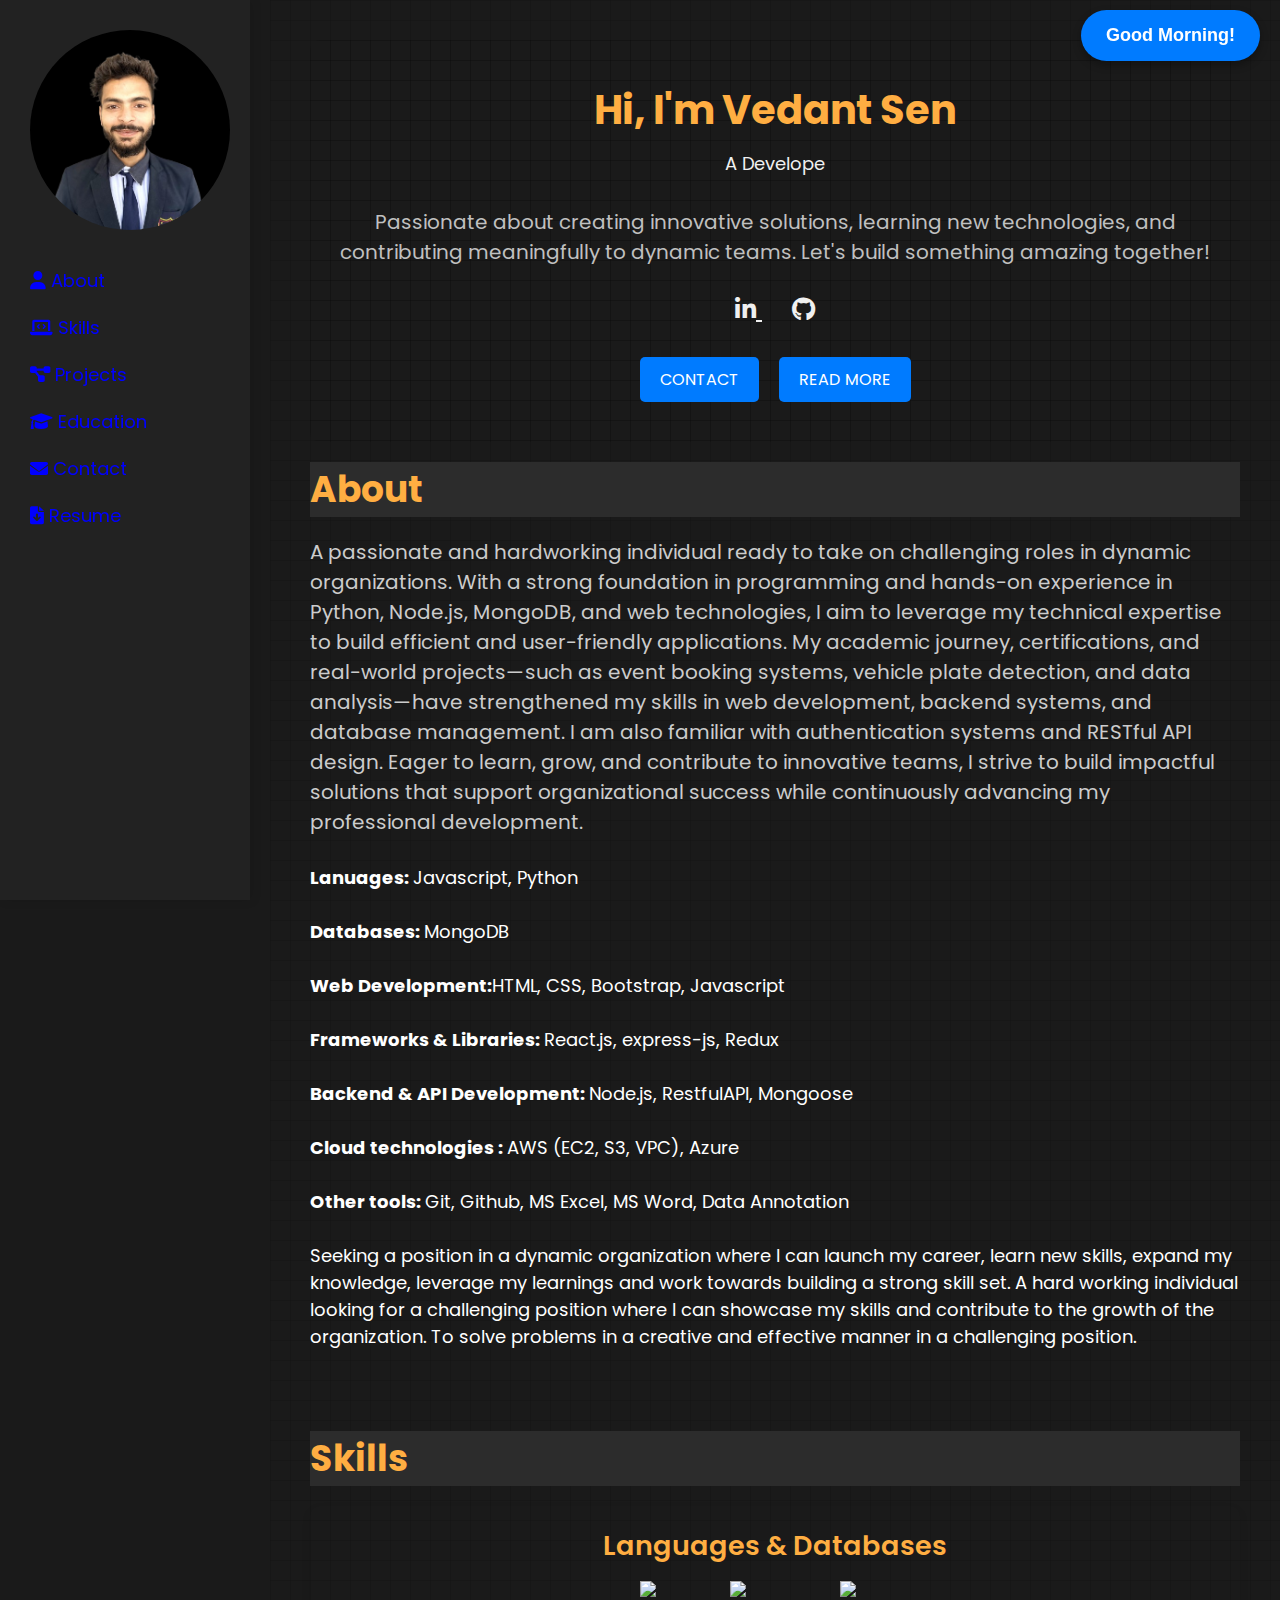
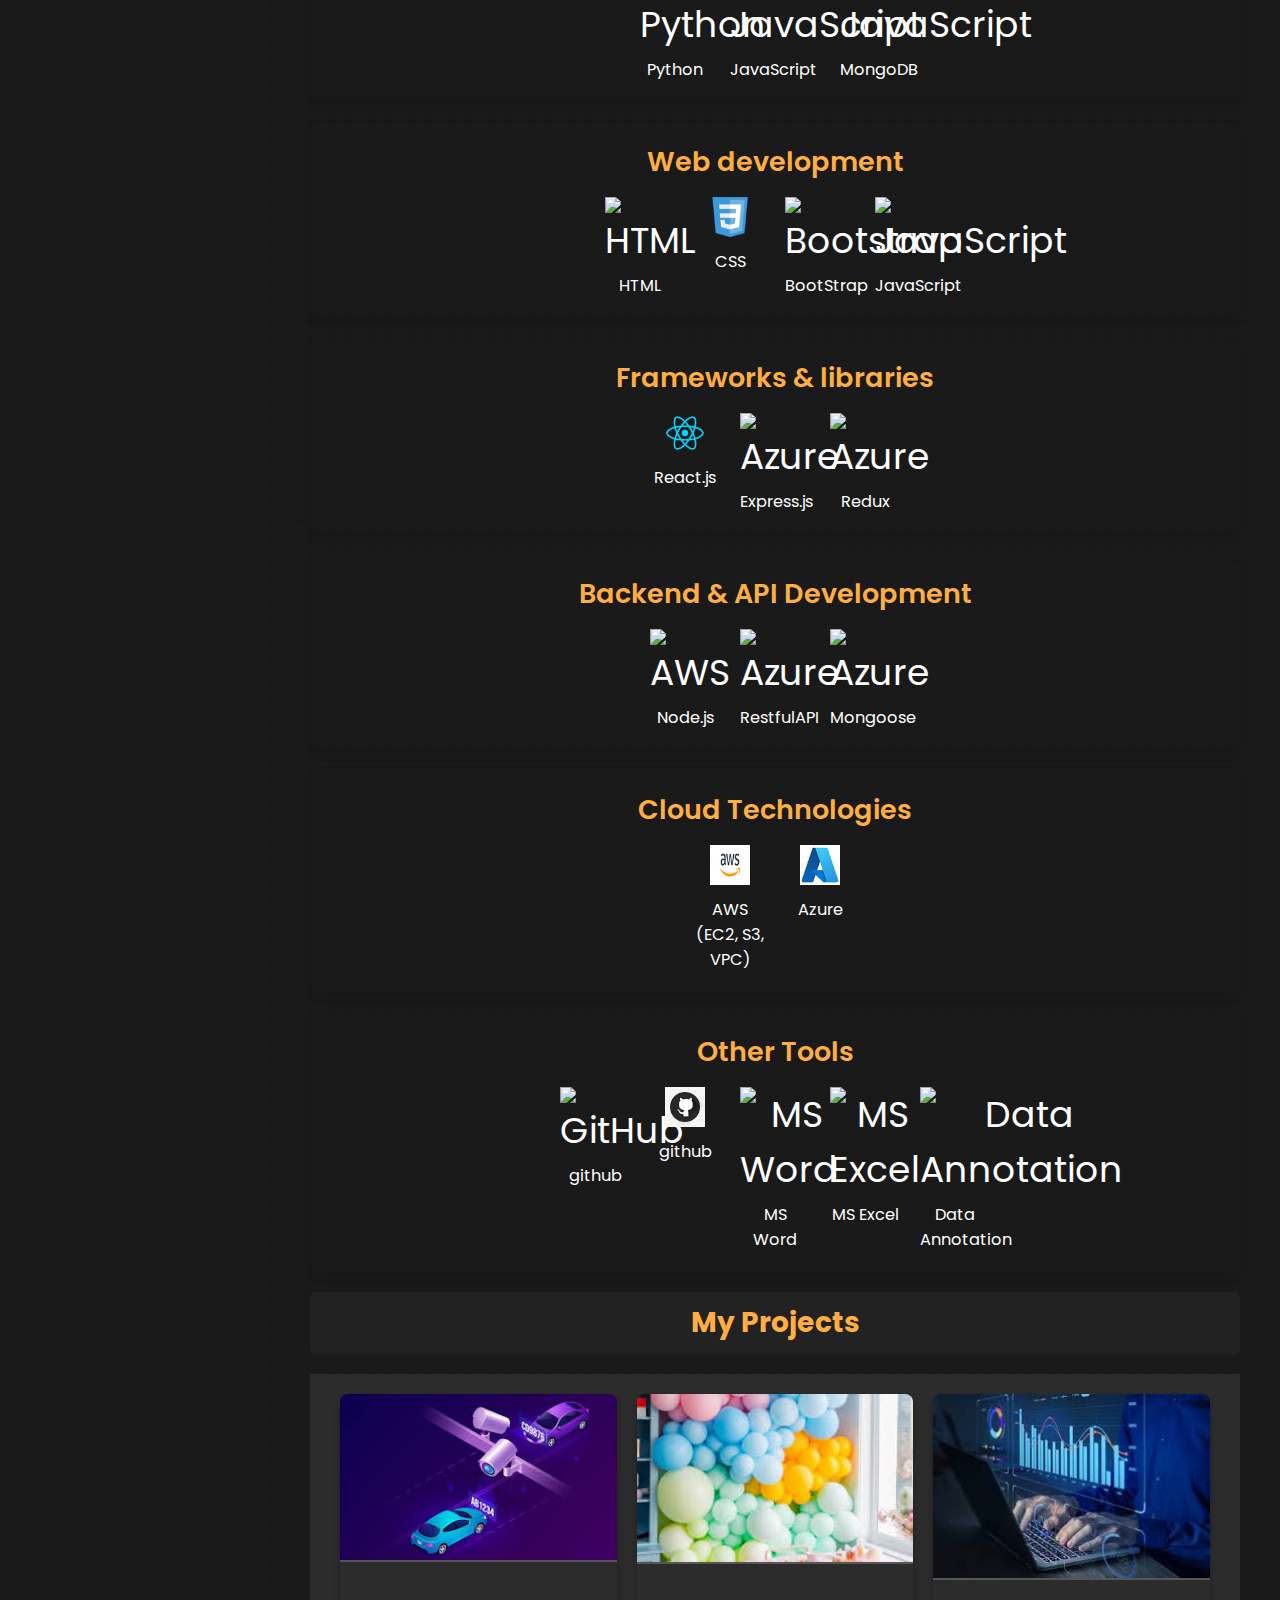
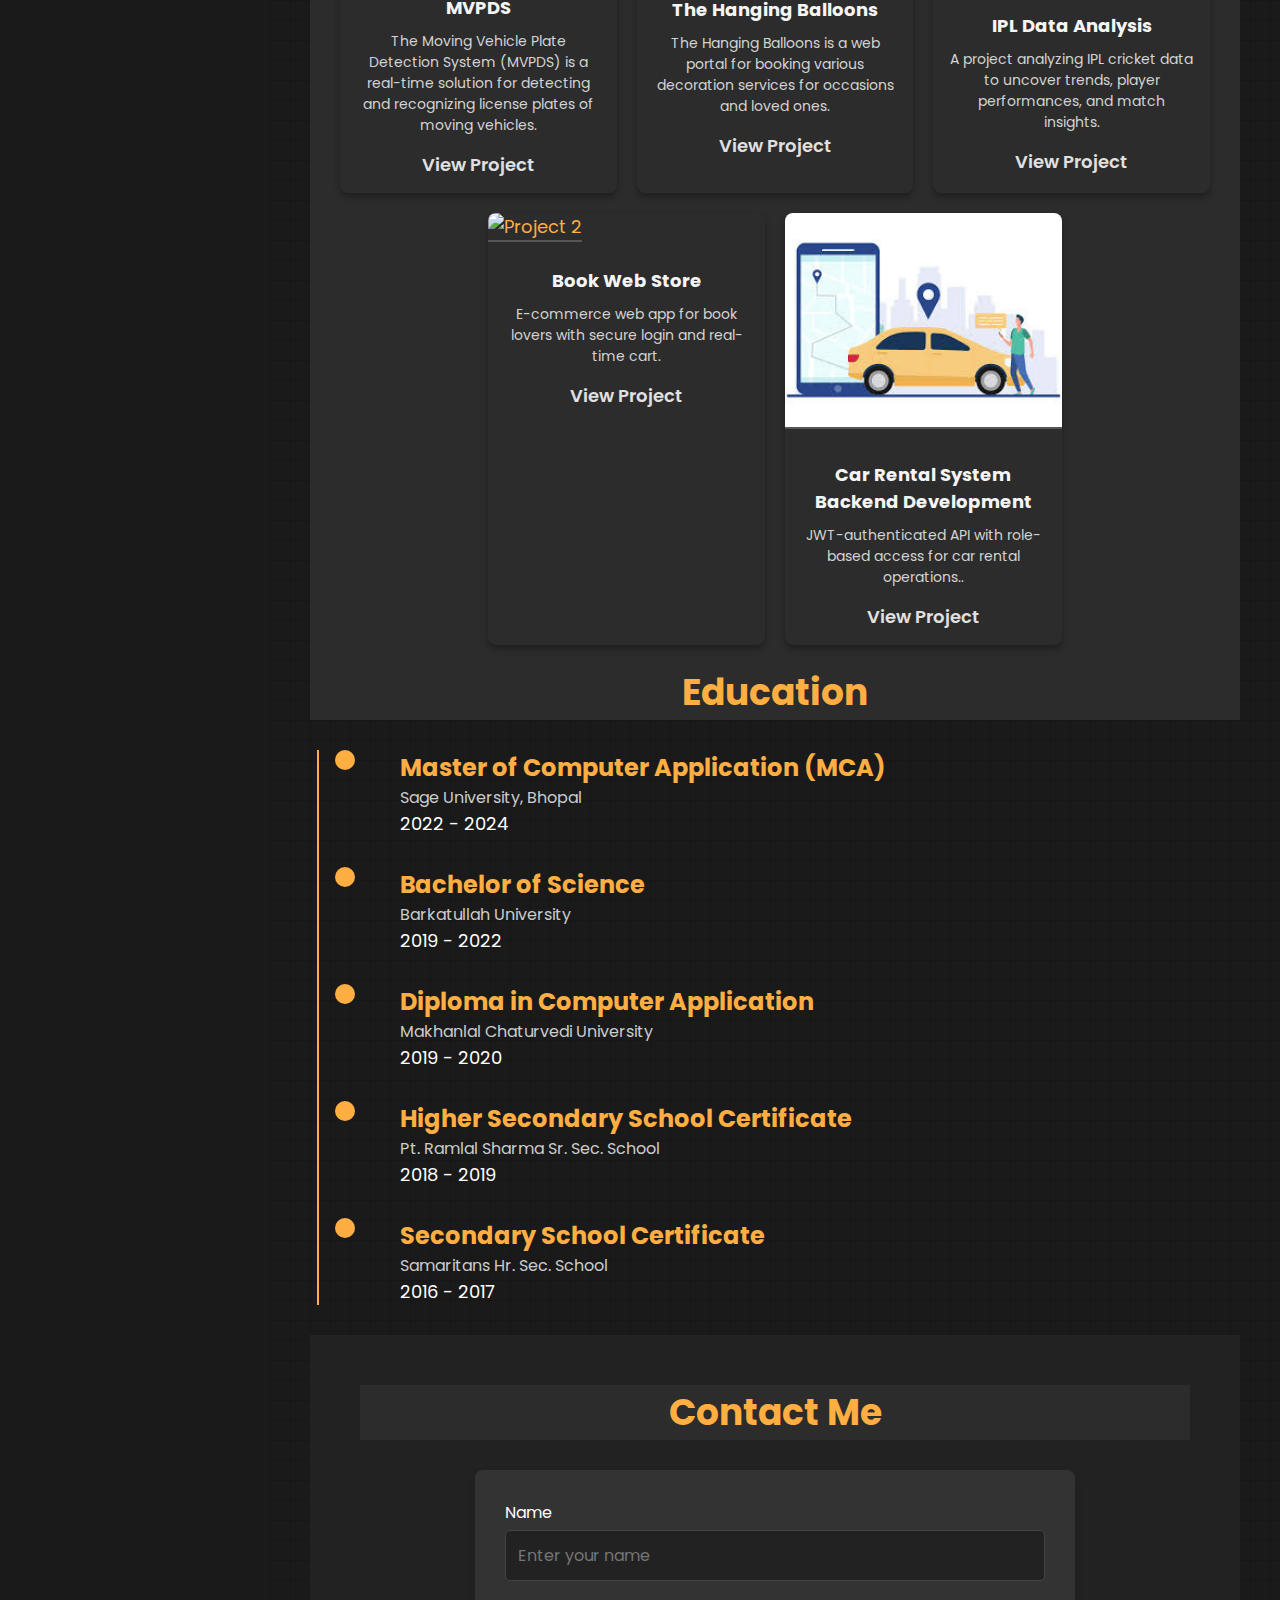
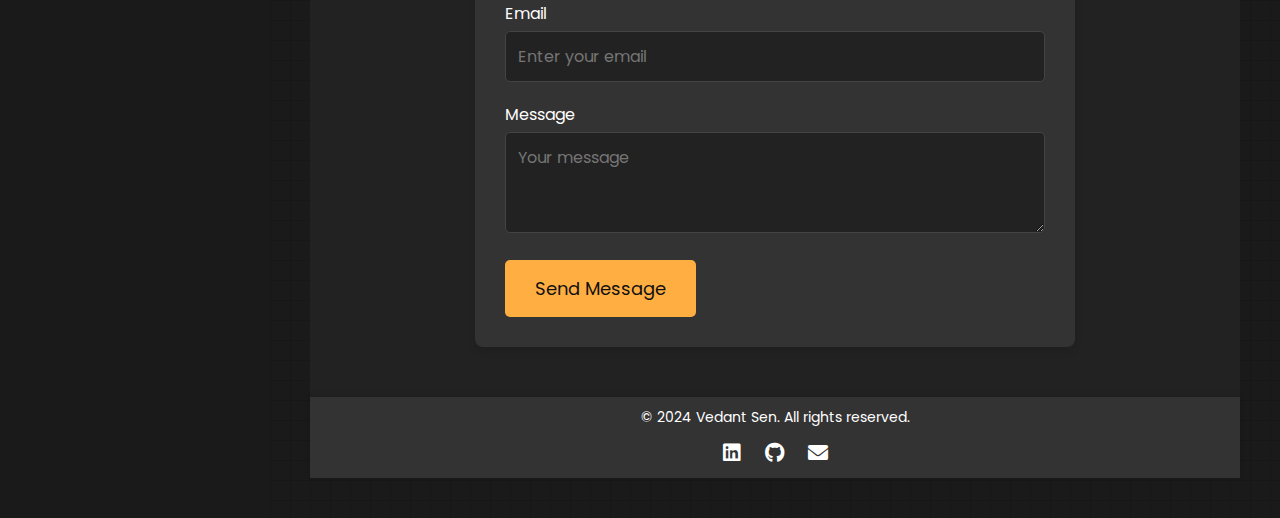
==== commit 5d4096d7: "Update about section and correct typing animation text formatting in index.html and script.js" ====
--- a/index.html
+++ b/index.html
@@ -86,19 +86,20 @@
             <!-- About Section -->
             <section id="about" class="main-section">
                 <h2>About</h2>
-                <p>A passionate and hardworking individual ready to take on challenging roles in dynamic organizations. 
-                With a strong foundation in programming and hands-on experience in Python, Django, and AWS, I aim to leve
-                rage my technical expertise to solve complex real-world problems creatively and effectively. My
-                 academic journey, certifications, and projects have honed my skills in web development, data annotation, and cloud 
-                 technologies, preparing me to contribute meaningfully to innovative teams. Eager to learn, grow, an
-                 d build impactful solutions that drive the success of an organization while continuously advancing my professional d
-                 evelopment.</p> <br>
-                 <b>Lanuages: </b>javascript, Python <br> <br>
-                 <b>Databases: </b> MySQL <br><br>
-                 <b>Frameworks: </b> Django, Bootstrap <br><br>
-                 <b>Libraries:</b> NumPy, Pandas, OpenCV, Matplotlib, Seaborn <br><br>
+                <p>A passionate and hardworking individual ready to take on challenging roles in dynamic organizations.
+                    With a strong foundation in programming and hands-on experience in Python, Node.js, MongoDB, and web technologies, I aim to leverage my technical expertise to build efficient and user-friendly applications.
+                    
+                    My academic journey, certifications, and real-world projects—such as event booking systems, vehicle plate detection, and data analysis—have strengthened my skills in web development, backend systems, and database management. I am also familiar with authentication systems and RESTful API design.
+                    
+                    Eager to learn, grow, and contribute to innovative teams, I strive to build impactful solutions that support organizational success while continuously advancing my professional development.</p> <br>
+                 <b>Lanuages: </b>Javascript, Python <br> <br>
+                 <b>Databases: </b> MongoDB <br><br>
+                 <b>Web Development:</b>HTML, CSS, Bootstrap, Javascript <br><br>
+                 <b>Frameworks & Libraries: </b>React.js, express-js, Redux<br><br>
+                 <b>Backend & API Development: </b>Node.js, RestfulAPI, Mongoose<br><br>
+                 
                  <b>Cloud technologies : </b> AWS (EC2, S3, VPC), Azure<br><br>
-                 <b>Other tools: </b> MS Excel, MS Word,  Data Annotation , github
+                 <b>Other tools: </b> Git, Github, MS Excel, MS Word, Data Annotation 
                  <br>  <br>
                  Seeking a position in a dynamic organization where I can launch my career,
 learn new skills, expand my knowledge, leverage my learnings and work
@@ -321,7 +322,7 @@
                         <div class="timeline-content">
                             <h3>Bachelor of Science</h3>
                             <p>Barkatullah University</p>
-                            <span>2019 - 2024</span>
+                            <span>2019 - 2022</span>
                         </div>
                     </div>
                     <div class="timeline-item">
